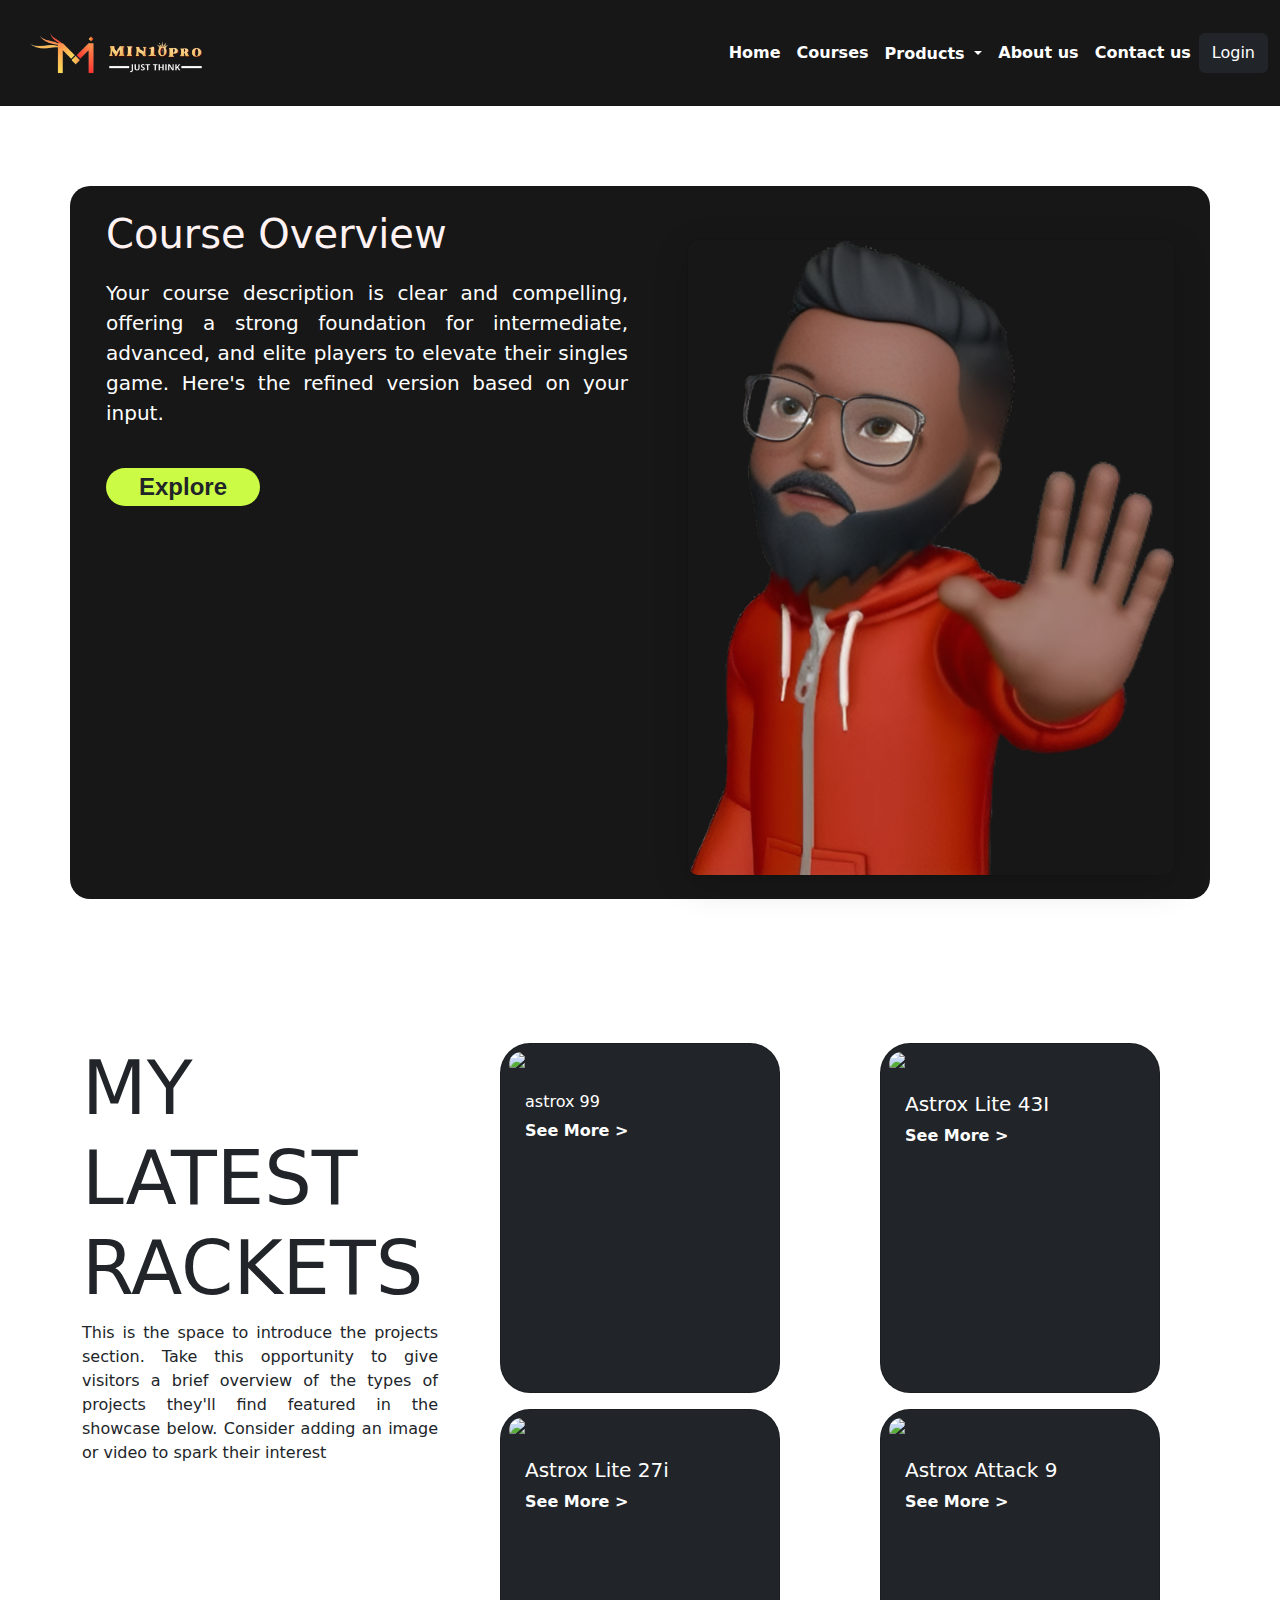
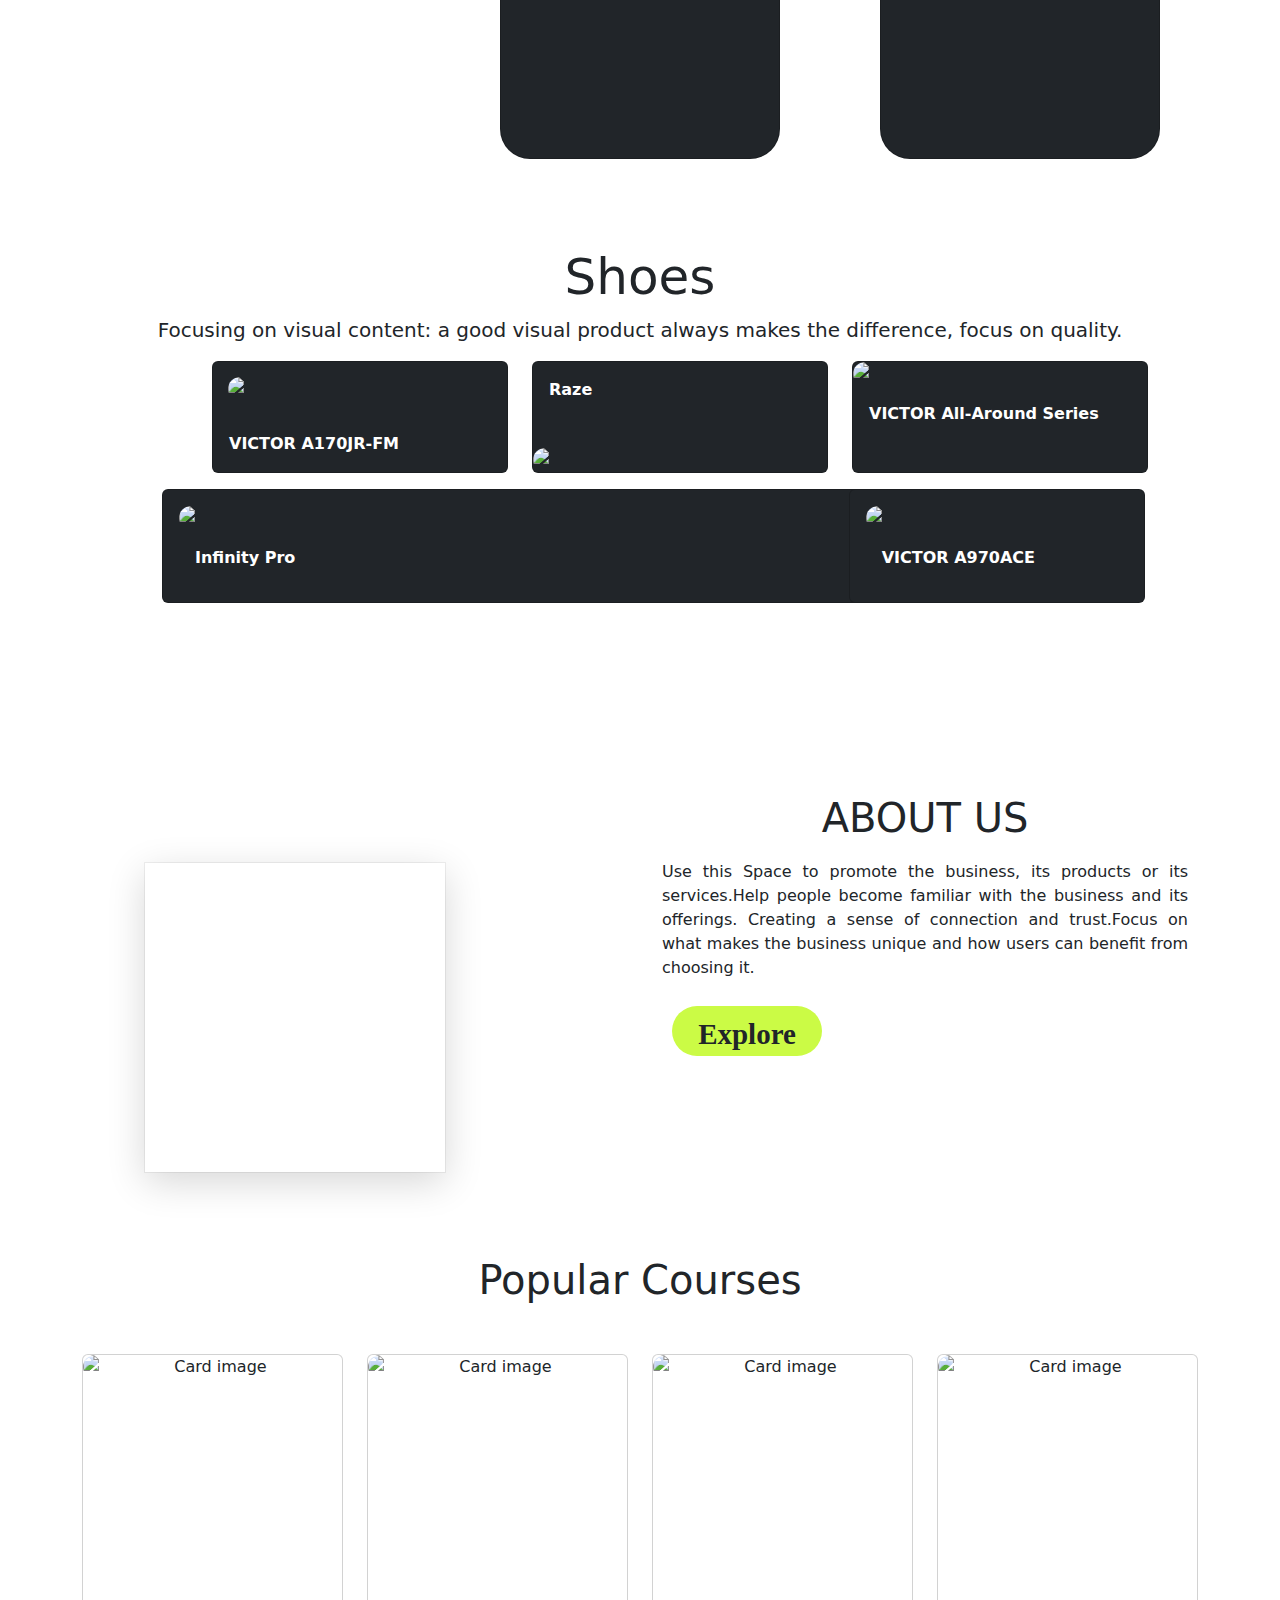
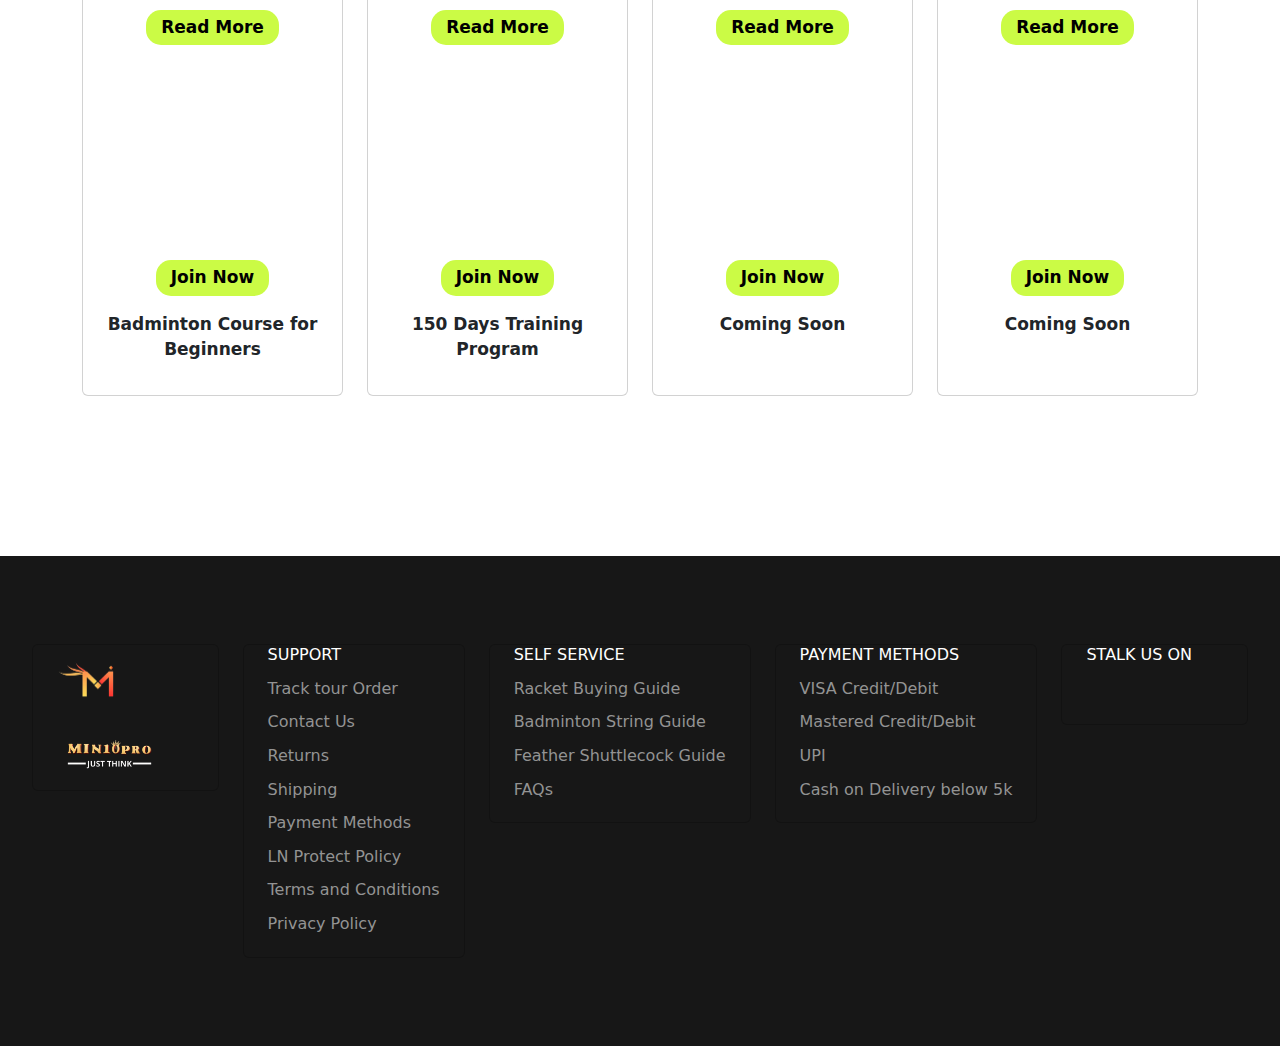
==== index.html @ 299a579a "bootstrap" ====
<!DOCTYPE html>
<html lang="en">
<head>
  <meta charset="UTF-8">
  <meta name="viewport" content="width=device-width, initial-scale=1.0">
  <!-- css -->
  <link rel="stylesheet" type="text/css" href="css/index.css">
  <link href="https://cdn.jsdelivr.net/npm/bootstrap@5.3.3/dist/css/bootstrap.min.css" rel="stylesheet">
  

  <link rel="stylesheet" href="https://cdnjs.cloudflare.com/ajax/libs/font-awesome/6.6.0/css/all.min.css" integrity="sha512-Kc323vGBEqzTmouAECnVceyQqyqdsSiqLQISBL29aUW4U/M7pSPA/gEUZQqv1cwx4OnYxTxve5UMg5GT6L4JJg==" crossorigin="anonymous" referrerpolicy="no-referrer" />
  
  <script src="https://unpkg.com/scrollreveal"></script>

  <title>Home</title>
  <link rel="stylesheet" href="https://cdn.jsdelivr.net/npm/swiper@11/swiper-bundle.min.css"/>


</head>
  <body>
    <header>
      <nav class="navbar navbar-expand-lg fixed-top" id="navbar">
        <div class="container-fluid">
        <a href="index.html" class="navbar-brand">
            <img src="./images/logo_m1.png" alt="Logo" class="d-inline-block align-top"/>
            <img src="./images/logo_m2.png" alt="Logo" class="d-inline-block align-top"/>   
        </a>
        <button class="navbar-toggler" type="button" data-bs-toggle="collapse" data-bs-target="#myNavbar" aria-controls="myNavbar" aria-expanded="false" aria-label="Toggle navigation">
            <span class="nav-tog-icon" role="button" ><i class="fa fa-bars" aria-hidden="true" style="color:#e6e6ff"></i></span>
          </button>
        <div class="collapse navbar-collapse" id="myNavbar">
                <ul class="navbar-nav ms-auto">
                    <li class="nav-item">
                        <a class="nav-link" href="index.html">Home</a>
                    </li>
                    <li class="nav-item">
                        <a class="nav-link" href="course.html">Courses</a>
                    </li>
                    <li>
                        <div class="dropdown">
                            <a class="btn dropdown-toggle" href="#" role="button" id="dropdownMenuLink" data-bs-toggle="dropdown" aria-expanded="false">
                              Products
                            </a>
                            <ul class="dropdown-menu" aria-labelledby="dropdownMenuLink">
                              <li><a class="nav-link" href="racket.html">Racket</a></li>
                              <li><a class="nav-link" href="shoes.html">Shoes</a></li>
                              <li><a class="nav-link" href="accessories.html">Accessories</a></li>
                              <li><a class="nav-link" href="combo.html">Combos</a></li>
                            </ul>
                          </div>
                    </li>
                    <li class="nav-item">
                        <a class="nav-link" href="aboutus.html">About us</a>
                    </li>
                    <li class="nav-item">
                        <a class="nav-link" href="contactus.html">Contact us</a>
                    </li>
                    <button type="button" class="btn btn-dark nav-lbtn" onClick="openpage('login.html')">Login</button>
                </ul>
        </div>
        </div>
    </nav>
      </header>
      <br><br><br><br>
      <section>
        <div class="container header-content herocontent">
          <div class="row p-4 header-content-row">
            <div class="col-lg-6 header-content-col1">
              <h1 class="headingcourse">Course Overview</h1>
              <p class="text-white">Your course description is clear and compelling, offering a strong foundation for intermediate, advanced, and elite players to elevate their singles game. Here's the refined version based on your input.</p>
              <div class="header-btn">
                <br>
                <a href="course.html"><button type="button" class="btn explore-01">Explore</button>
                </a>
              </div>
            </div>
            <div class="col-lg-6 ps-lg-5 header-content-img">
              <img src="./images/do.png" class="img-fluid" alt="badminton">
            </div>
          </div>
        </div>
      </section>
      <br><br>
      
        <br><br>
        <section>
          <div class="container mt-5">
            <div class="row last-racket-content">
              <div class="col-lg-4 last-racket">      
          <h1>MY LATEST RACKETS</h1>
          <p>This is the space to introduce the projects section. Take this opportunity to give visitors a brief overview of the types of projects they'll find featured in the showcase below. Consider adding an image or video to spark their interest</p>
        </div>
        <div class="col-lg-8">
          <div class="row">
            <!-- First Card -->
            <div class="col-lg-6 col-sm-12 col-md-6 Actual-cards racket-box1">
              <div class="card bg-dark p-2 mb-3" style="width: 280px; height: 350px; border-radius: 30px;">
                <img class="card-img-top" src=""D:\71UfWyPsEZL._SX679_.jpg"" alt="Card image" style="width:100%">
                <div class="card-body">
                  <h6 class="card-title text-white">astrox 99</h6>
                  <p class="card-text text-white">See More ></p>
                </div>
              </div>
            </div>
            <!-- Middle Images for Mobile -->
            <div class="col-6 middle-image1 d-none">
              <img src="./Resources/middle1.png" alt="Middle Image 1" style="width:100%; margin-bottom: 10px;">
            </div>
            <div class="col-6 middle-image2 d-none">
              <img src="./Resources/middle2.png" alt="Middle Image 2" style="width:100%; margin-bottom: 10px;">
            </div>
            <!-- Second Card -->
            <div class="col-lg-6 col-sm-12 col-md-6 Actual-cards racket-box2">
              <div class="card bg-dark p-2 mb-3" style="width: 280px; height: 350px; border-radius: 30px;">
                <img class="card-img-top" src=""D:\71s0EYFX2JL._SX679_.jpg"" alt="Card image" style="width:100%">
                <div class="card-body">
                  <h5 class="card-title text-white">Astrox Lite 43I </h5>
                  <p class="card-text text-white">See More ></p>
                </div>
              </div>
            </div>
            <!-- Third Card -->
            <div class="col-lg-6 col-sm-12 col-md-6 Actual-cards racket-box3">
              <div class="card bg-dark p-2 mb-3" style="width: 280px; height: 350px; border-radius: 30px;">
                <img class="card-img-top" src=""D:\71ypKoK5d+L._SX679_.jpg"" alt="Card image" style="width:100%">
                <div class="card-body">
                  <h5 class="card-title text-white">Astrox Lite 27i</h5>
                  <p class="card-text text-white">See More ></p>
                </div>
              </div>
            </div>
            <!-- Fourth Card -->
            <div class="col-lg-6 col-sm-12 col-md-6 Actual-cards racket-box4">
              <div class="card bg-dark p-2 mb-3" style="width: 280px; height: 350px; border-radius: 30px;">
                <img class="card-img-top" src=""D:\yonex 1 r.jpg"" alt="Card image" style="width:100%">
                <div class="card-body">
                  <h5 class="card-title text-white">Astrox Attack 9</h5>
                  <p class="card-text text-white">See More ></p>
                </div>
              </div>
            </div>
          </div>
        </div>
      </div>
    </div>
  </section>
  <br>
  <section>
    <div class="container-fluid mt-5">
      <div class="row shoes ">
        <h4>Shoes</h4>
        <p> Focusing on visual content: a good visual product always makes the difference, focus on quality.</p>
      </div>
      <div class="row">
        <div class="col-lg-3 Actual-cards mb-3 shoes-card shoes-card1 ">
          <div class="card bg-dark " style="width:400px ">
            <img class="card-img-top" src=""D:\a170jr_fm.png"" alt="Card image" style="width:100%">
            <div class="card-body">
              <p class="card-text text-white">VICTOR A170JR-FM</p>
            </div>
          </div>
        </div>
        <div class="col-lg-3 Actual-cards mb-3 shoes-card2">
          <div class="card bg-dark" style="width:400px">
            <div class="card-body">
              <p class="card-text text-white">Raze </p>
            </div>
            <img class="card-img-bottom" src=""D:\1.png"" alt="Card image" style="width:100%">
          </div>
        </div>
        <div class="col-lg-3 Actual-cards mb-3 shoes-card3 ">
          <div class="card bg-dark " style="width:400px">
            <img class="card-img-top" src=""D:\a610iii_ab.jpg"" alt="Card image" style="width:100%">
            <div class="card-body">
              <p class="card-text text-white">VICTOR All-Around Series</p>
            </div>
          </div>
        </div>
      </div>
        <div class="row shoes-cardd">
          <div class="col-lg-7 Actual-cards mb-3 shoes-card4">
            <div class="card bg-dark p-3" style="width:730px">
              <img class="card-img-top" src=""D:\1 .png"" alt="Card image" style="width:100%">
              <div class="card-body">
                <p class="card-text text-white">Infinity Pro</p>
              </div>
            </div>
          </div>
          <div class="col-lg-3 Actual-cards mb-3 shoes-card5">
            <div class="card bg-dark p-3" style="width:400px">
              <img class="card-img-top" src=""D:\shoe 2.jpg"" alt="Card image" style="width:100%">
              <div class="card-body">
                <p class="card-text text-white">VICTOR A970ACE </p>
              </div>
            </div>
          </div>
        </div>
      
    </div>
  </section>
  <br><br><br><br>
  <section>
    <div class="container">
      <div class="row">
        <div class="col-lg-6 p-5 about-us-img ">
          <div class="row">
            <div class="col ">
              <img src="./Resources/Frame 47.png" alt="frame" class="img-fluid about1 mb-3" width="300px ">
            </div>
          </div>
        </div>
        <div class="col-lg-6 about-second-content">
          <h1 class="text-dark">ABOUT US</h1>
          <p>Use this Space to promote the business, its products or its services.Help people become familiar with the business and its offerings. Creating a sense of connection and trust.Focus on what makes the business unique and how users can benefit from choosing it.
          </p>
          <a href="course.html"> <button type="button" class="btn ">Explore</button>
          </a>
        </div>
      </div>
    </div>
  </section>
  <br><br><br>
  <!-- popular course -->
  <section>
    <div class="container mt-5">
      <h1 class="text-center">Popular Courses</h1>
      <div class="row Popular-courses">
        <div class="col-xl-3 col-md-6 courses1 mb-3">
          <div class="card popular-card1" style="width:320px">
            <img class="card-img-top" src="#" alt="Card image" style="width:100%">
            <div class="card-body">
              <p class="buttons1"> <button>Read More</button> <button>Join Now</button> </p>
              <p>Badminton Course for Beginners</p>
            </div>
          </div>
        </div>
        <div class="col-xl-3 col-md-6 courses1 mb-3">
          <div class="card popular-card1" style="width:320px">
            <img class="card-img-top" src="#" alt="Card image" style="width:100%">
            <div class="card-body">
              <p class="buttons1"> <button>Read More</button> <button>Join Now</button> </p>
              <p>150 Days Training Program</p>
            </div>
          </div>
        </div>
        <div class="col-xl-3 col-md-6 courses1 mb-3 ">
          <div class="card popular-card1" style="width:320px">
            <img class="card-img-top" src="#" alt="Card image" style="width:100%">
            <div class="card-body">
              <p class="buttons1"> <button>Read More</button> <button>Join Now</button> </p>
              <p>Coming Soon</p>
            </div>
          </div>
        </div>
        <div class="col-xl-3 col-md-6 courses1 mb-3 ">
          <div class="card popular-card1" style="width:320px">
            <img class="card-img-top" src="#" alt="Card image" style="width:100%">
            <div class="card-body">
              <p class="buttons1"> <button>Read More</button> <button>Join Now</button> </p>
              <p>Coming Soon</p>
            </div>
          </div>
        </div>
      </div>
    </div>
  </section>
  <!-- <section class="shop-acc-section">
    <h1 class="sacc-text">Shop Accessories</h1>
    <div class="myswiper">
      <div class="swiper-wrapper">
        <div class="swiper-slide">
          <div class="card-item">
            <div class="card sacc-card m-auto" onClick="openpage('productspec.html')">
              <img class="card-img-top" src="#" alt="Card image" style="width:100%">
              <div class="sacc-card-info">
                <p class="buttons1"> <button>Read More</button> <button>Join Now</button> </p>
                <p>Badminton Course for Beginners</p>
              </div>
            </div>
          </div>
        </div>
        <div class="swiper-slide">
          <div class="card-item">
            <div class="card sacc-card m-auto" onClick="openpage('productspec.html')">
              <img class="card-img-top" src="#" alt="Card image" style="width:100%">
              <div class="card-body">
                <p class="buttons1"> <button>Read More</button> <button>Join Now</button> </p>
                <p>Badminton Course for Beginners</p>
              </div>
            </div>
          </div>
        </div>
        <div class="swiper-slide">
          <div class="card-item">
            <div class="card sacc-card m-auto" onClick="openpage('productspec.html')">
              <img class="card-img-top" src="#" alt="Card image" style="width:100%">
              <div class="card-body">
                <p class="buttons1"> <button>Read More</button> <button>Join Now</button> </p>
                <p>Badminton Course for Beginners</p>
              </div>
            </div>
          </div>
        </div>
        <div class="swiper-slide">
          <div class="card-item">
            <div class="card sacc-card m-auto" onClick="openpage('productspec.html')">
              <img class="card-img-top" src="#" alt="Card image" style="width:100%">
              <div class="card-body">
                <p class="buttons1"> <button>Read More</button> <button>Join Now</button> </p>
                <p>Badminton Course for Beginners</p>
              </div>
            </div>
          </div>
        </div>
      </div>
    </div>
  </section> -->
  <br><br><br><br><br><br>
  <footer class="footer-con">
    <div class="footer-content-con">
      <div class="row">
        <div class="col-8 col-md">
          <div class="card footer-card">
            <div class="footer-img-warpper">
              <a href="index.html">
                <img src="./images/logo_m1.png" alt="Logo" class="d-inline-block align-top"/>
                <img src="./images/logo_m2.png" alt="Logo" class="d-inline-block align-top"/>
              </a>
            </div>
          </div>
        </div>
        <div class="col-12 col-md">
          <div class="card footer-card">
            <h6>Support</h6>
            <ul>
              <li><a>Track tour Order</a></li>
              <li><a>Contact Us</a></li>
              <li><a>Returns</a></li>
              <li><a>Shipping</a></li>
              <li><a>Payment Methods</a></li>
              <li><a>LN Protect Policy</a></li>
              <li><a>Terms and Conditions</a></li>
              <li><a>Privacy Policy</a></li>
            </ul>
          </div>
        </div>
        <div class="col-12 col-md">
          <div class="card footer-card">
            <h6>Self Service</h6>
            <ul>
              <li>
                <a>Racket Buying Guide</a>
              </li>
              <li><a>Badminton String Guide</a></li>
              <li><a>Feather Shuttlecock Guide</a></li>
              <li><a>FAQs</a></li>
            </ul>
          </div>
        </div>
        <div class="col-12 col-md">
          <div class="card footer-card">
            <h6>Payment Methods</h6>
            <ul>
              <li>
                <a> VISA Credit/Debit</a>
              </li>
              <li><a>Mastered Credit/Debit</a></li>
              <li><a>UPI</a></li>
              <li><a>Cash on Delivery below 5k</a></li>
            </ul>
          </div>
        </div>
        <div class="col-12 col-md">
          <div class="card footer-card">
            <h6>stalk us on</h6>
            <div class="icon-wrapper">
              <i class="fa-brands fa-instagram"></i>
              <i class="fa-brands fa-x-twitter"></i>
              <i class="fa-brands fa-youtube"></i>
            </div>
          </div>
        </div>
      </div>
    </div>
  </footer>
  <script src="https://cdn.jsdelivr.net/npm/@popperjs/core@2.11.7/dist/umd/popper.min.js"></script>
  <script src="https://cdn.jsdelivr.net/npm/bootstrap@5.3.0/dist/js/bootstrap.min.js"></script>
  <script src="script.js"></script>
  <script src="scroll.js"></script>
  <script src="https://cdn.jsdelivr.net/npm/swiper@11/swiper-bundle.min.js"></script>
  <script>
    // bs section
    const myswiper = new Swiper('.myswiper', {
      // Navigation arrows
      navigation: {
        nextEl: '.swiper-button-next',
        prevEl: '.swiper-button-prev',
      },
      breakpoints: {
        450:{
          slidesPerView:1,
          spaceBetween: 0,
        },
        640: {
          slidesPerView: 2,
          spaceBetween: 20,
        },
        768: {
          slidesPerView: 3,
          spaceBetween: 20,
        },
        1024: {
          slidesPerView: 4,
          spaceBetween: 30,
        },
      },
    });
  </script>
</body>
</html>
---- css/index.css ----
* {
    padding: 0;
    margin: 0;
    box-sizing: border-box;
}

body {
    background-color: white !important;
}

.header-container {
    display: flex;
    justify-content: space-between;
}


.header-content {

    margin-top: 90px;
    background-color: #171717;
    border-radius: 20px;

}

.header-content p {
    margin-top: 20px;
    font-size: 20px;
    text-align: justify;
}

.header-content-img img {
    width: 550px;
    border-radius: 10px;
    margin-top: 30px;
}
.header-content-col1 h1 {
    color: #FFF2F2;
}
@media screen and (max-width:1000px) 
{
    .header-btn
    {
        text-align: center;
    }   
}
.header-btn button {
    background-color:#CBFB45;
    padding: 0 2rem;
    font-size: 1.5rem;
    font-weight: 600;
    font-family: "Poppins", sans-serif;
    border-radius: 29px;
}
.header-btn button:hover {
    background-color: white;
    color: #171717;
}
.card-item {
    width: 290px;
    height: 300px;
    display: flex;
    flex-direction: column;
    justify-content: center;
    align-items: center;
    text-align: center;
}

.card-item p {
    margin-top: 40px;
}

.card-item-wrapper {
    margin: 10px 0;
    background-color: #171717;
    padding: 20px;
    border-radius: 10px;
}


.course-categories h1 {
    font-size: 60px;
}

.card img {
    border-radius: 30px;
}

.card-body {
    font-weight: 600;
}

.last-racket h1 {
    font-size: 75px;
}

.last-racket p {
    text-align: justify;
}

.Actual-cards {
    display: flex;
    justify-content: center;
}

.racket-box1 {
    position: relative;
    left: 50px;
}

.racket-box2 {
    position: relative;
    right: 70px;
    top: 40px;
}

.racket-box3 {
    position: relative;
    left: 50px;
}

.racket-box4 {
    position: relative;
    right: 60px;
    top: 40px;
}

.last-racket {
    position: relative;
    top: 130px;
    left: 40px;
}

@media (max-width:1400px) {
    .racket-box1 {
        left: 0;
    }

    .racket-box2 {
        right: 0;
        top: 0;
    }

    .racket-box3 {
        left: 0;
    }

    .racket-box4 {
        right: 0;
        top: 0;
    }

    .last-racket {
        top: 0;
        left: 0;
    }
}

@media (max-width: 988px) {
    .racket-box1 {
        left: 0;
    }

    .racket-box2 {
        right: 60px;
        top: 50px;
    }

    .racket-box3 {
        left: 0;
    }

    .racket-box4 {
        right: 50px;
        top: 50px;
    }

    .last-racket {
        top: 0;

    }
    .course-categories .frame53{
        display: flex;
        align-items: center;
        justify-content: center;
    }   
}

@media (max-width:768px) {
    .racket-box1 {
        left: 0;
    }

    .racket-box2 {
        right: 0;
        top: 0;
    }

    .racket-box3 {
        left: 15px;
    }

    .racket-box4 {
        right: 0;
        top: 0;
        left: 15px;
    }

    .last-racket {
        top: 0;
        left: 0;
    }
}

.shoes {
    text-align: center;
}

.shoes h4 {
    font-size: 50px;
}

.shoes p {
    font-size: 20px;
}

.shoes-card {
    border-radius: 930px;
}

.shoes-card img {
    border-radius: 30px;
    padding: 15px;
}

.shoes-card1 {
    position: relative;
    margin-left: 200px;
}

.shoes-card4 {
    position: relative;
    margin-left: 150px;
}

.shoes-card5 {
    position: relative;
    margin-left: -60px;
}

@media (max-width: 988px) {
    .shoes-card1 {
        margin-left: 0;
    }

    .shoes-card4 {
        margin-left: 0px;
        left: 10px;
    }

    .shoes-card5 {
        margin-left: 0px;
        left: 10px;
    }
}

/* .aboutus img {
    width: 300px !important;
    height: 300px;
    border-radius: 20px;
    display: flex;
    justify-content: center;
    align-items: center;
    text-align: center;
} */
 .about-us-img{
    display: flex;
    flex-direction: column;
    align-items: center;
 }

.about-second-content {
    display: flex;
    flex-direction: column;
    justify-content: center;
}

.about-second-content button {
    background-color: #CBFB45;
    margin-left: 20px;
    width: 150px;
    height: 50px;
    font-size: 29px;
    font-weight: 900;
    font-family: Poppins;
    border-radius: 29px;
}

.about-second-content p {
    padding: 10px;
    text-align: justify;
}

.about-second-content h1 {
    text-align: center;
    color: #FFFFFF;

}

.about1 {
    position: relative;
    right: 60px;
    top: 100px;
}

.about2 {
    position: relative;
    left: 80px;
}

@media (max-width: 520px) {
    .about1 {
        right: 0;
        top: 0;
    }

    .about2 {
        left: 0;
    }
}

.Popular-courses {
    color: black;
    margin-top: 50px !important;
}



.course-instructor-info {
    display: flex;
    gap: 17px;
    font-size: 13px;

}

.courses1 {
    text-align: center;
    display: flex;
    justify-content: center;
}

.courses1 button {
    margin-top: 215px;
    border: none;
    color: black;
    font-weight: 600;
    background-color: #CBFB45;
    padding: 5px 15px;
    border-radius: 15px;
}

.courses1 p {
    font-weight: bold;
    font-size: 17px;
}

.course-rating {
    color: #FBDE45;
}

.img-fluid{
    box-shadow: rgba(0, 0, 0, 0.16) 0px 10px 36px 0px, rgba(0, 0, 0, 0.06) 0px 0px 0px 1px;
}

.footer-con
{
    background-color: #171717 !important;
    position: relative;
    bottom: 0;
    overflow: hidden;
    padding: 5rem 2rem;
}
.footer-card
{
    background-color: #171717 !important;
    color: white !important;
    height: 100%;
    padding: 0 1.5rem;
    margin: 0.5rem 0;
}
.footer-img-warpper
{
    color: white;
    overflow: hidden;
    font-weight: 600;
    font-size: 1.2rem;
    display: flex;
    justify-content: center;
    align-items: center;
    cursor: pointer;
    height: 100%;
    flex-wrap: nowrap !important;
}
.footer-img-warpper a{
    color: white;
    text-decoration: none;
}
.footer-img-warpper  img:nth-child(1){
    width: 60px;
    height: 70px;
    object-position: center;
    object-fit: contain;
}
.footer-img-warpper  img:nth-child(2){
    width: 90px;
    height: 70px;
    margin-top: 5px;
    margin-left: 0.5rem;
    object-position: center;
    object-fit: contain;
}
.footer-card ul{
    list-style: none;
    padding: 0;
}
.footer-card ul li{
    text-align: left !important;
    text-wrap: nowrap;
    padding: 0.3rem 0;
    color: #939393;
    cursor: pointer;
    width:100%;
}
.footer-card ul li:hover
{
    color: blue;
}
.footer-card h6{
    text-transform: uppercase;
    font-size: 1rem;
}
.icon-wrapper
{
    text-align: left;
    padding: 0.5rem 0;
    font-size: 1.5rem;
    cursor: pointer;
    text-wrap: nowrap;
}
.icon-wrapper i{
    margin-right:1rem;
}
.icon-wrapper i:hover{
    color: blue;
}

@media screen and (max-width:756px) {
    .footer-con
    {
        padding: 3rem 0.5rem;
    }
}

/* nav bar style start */
#navbar
{
    background-color: #171717;
}
.navbar-brand
{
    display: flex;
    align-items: center;
    justify-content: space-around !important;
    padding:0 1rem;
}
.navbar-brand span
{
    font-size: 20px;
    font-weight: 700;
    color: white;
    cursor: pointer;
    margin:0 1rem;
}
.navbar-brand  img:nth-child(1){
    width: 70px;
    height: 70px;
    object-position: center;
    object-fit: contain;
}
.navbar-brand  img:nth-child(2){
    width: 100px;
    height: 70px;
    margin-top: 10px;
    margin-left: 0.5rem;
    object-position: center;
    object-fit: contain;
}
#myNavbar ul li a
{
    color: white !important;
    font-weight: 600;
   
}
.navbar-toggler
{
    padding:0.5rem 1rem !important;
}
.nav-tog-icon span
{
    color: white !important;
}
.dropdown
{
    padding-top:3px ;
}
#dropdownMenuLink
{
    border: none !important;
    padding-left: 0.5rem;
    padding-right:0.5rem;
}
@media screen and (max-width:993px) 
{
    #dropdownMenuLink
    {
        border: none !important;
        padding-left: 0;
    }
    .nav-lbtn
    {
        width: 100px;
    }
}
.dropdown-menu
{
    background-color: #171717!important;
}
.dropdown-menu li .nav-link:hover
{
    transform: translateX(5px);
    transition: .3s ease-in-out;
}
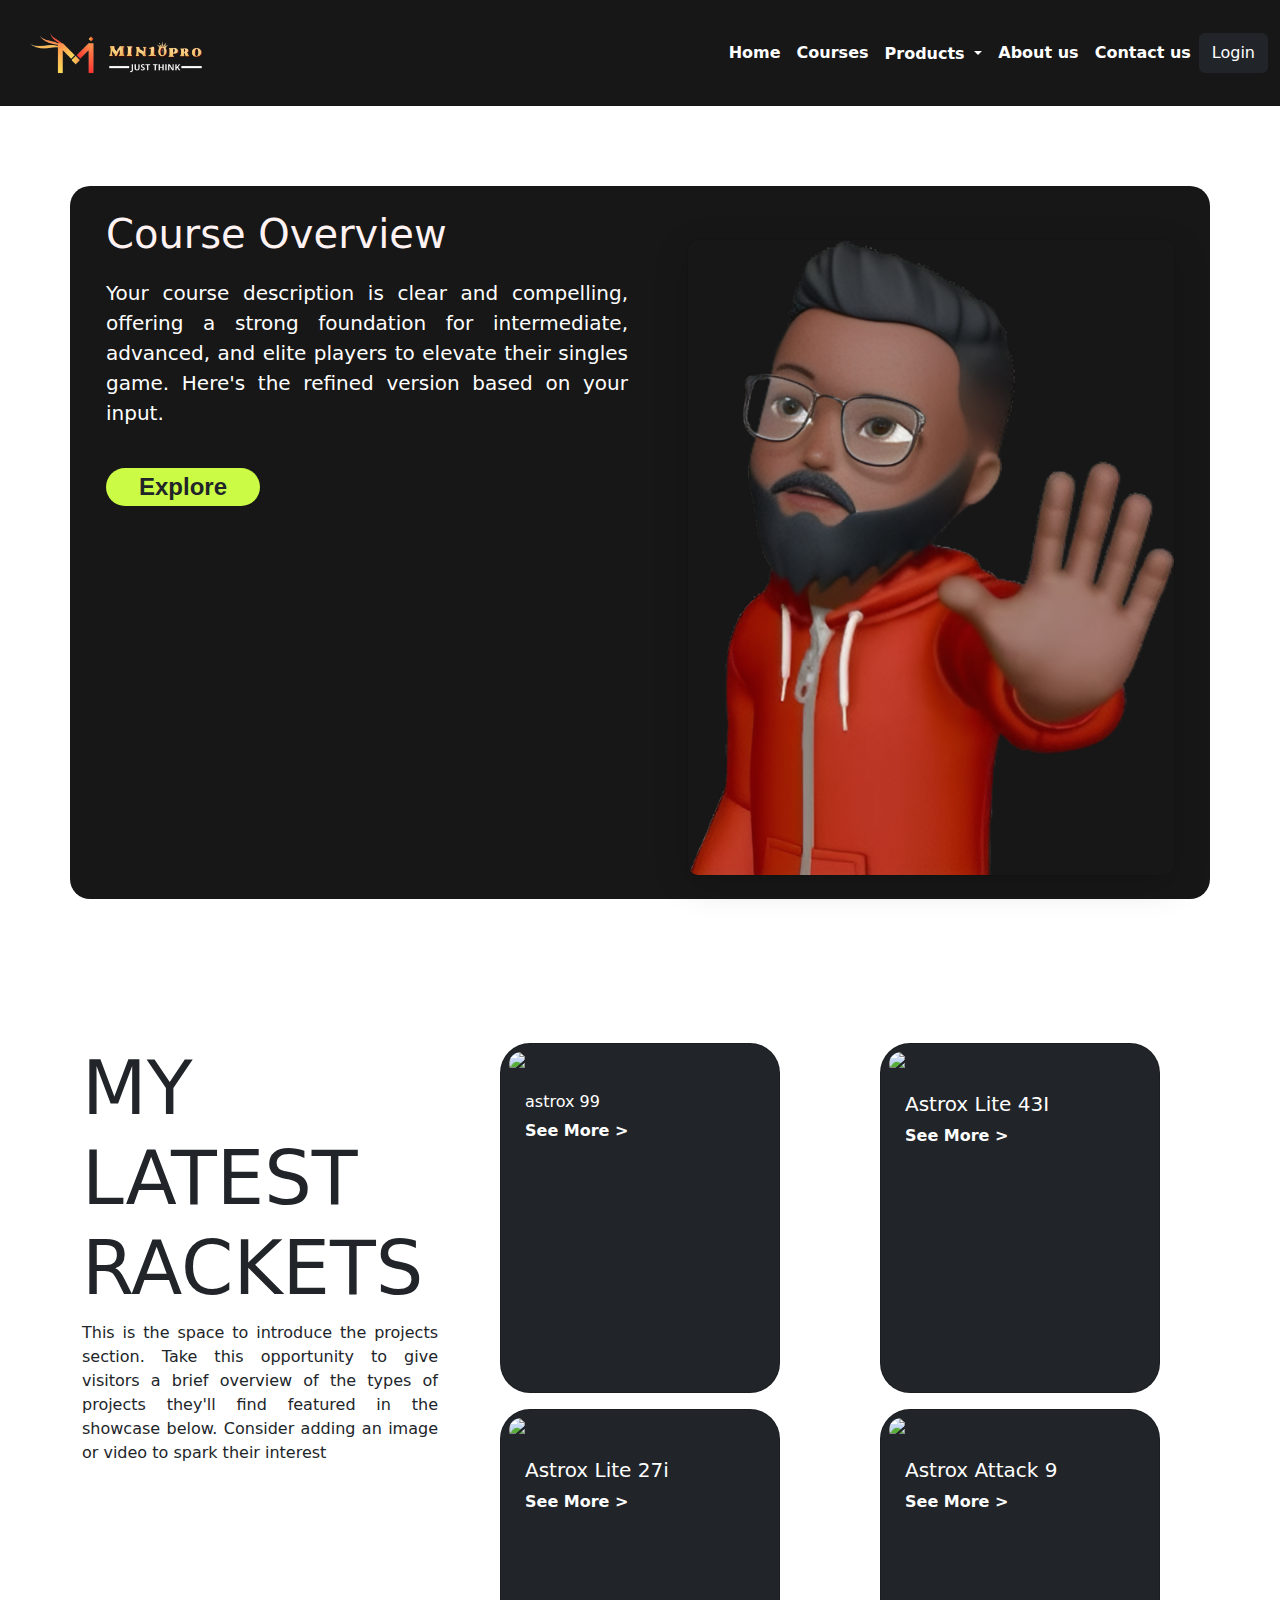
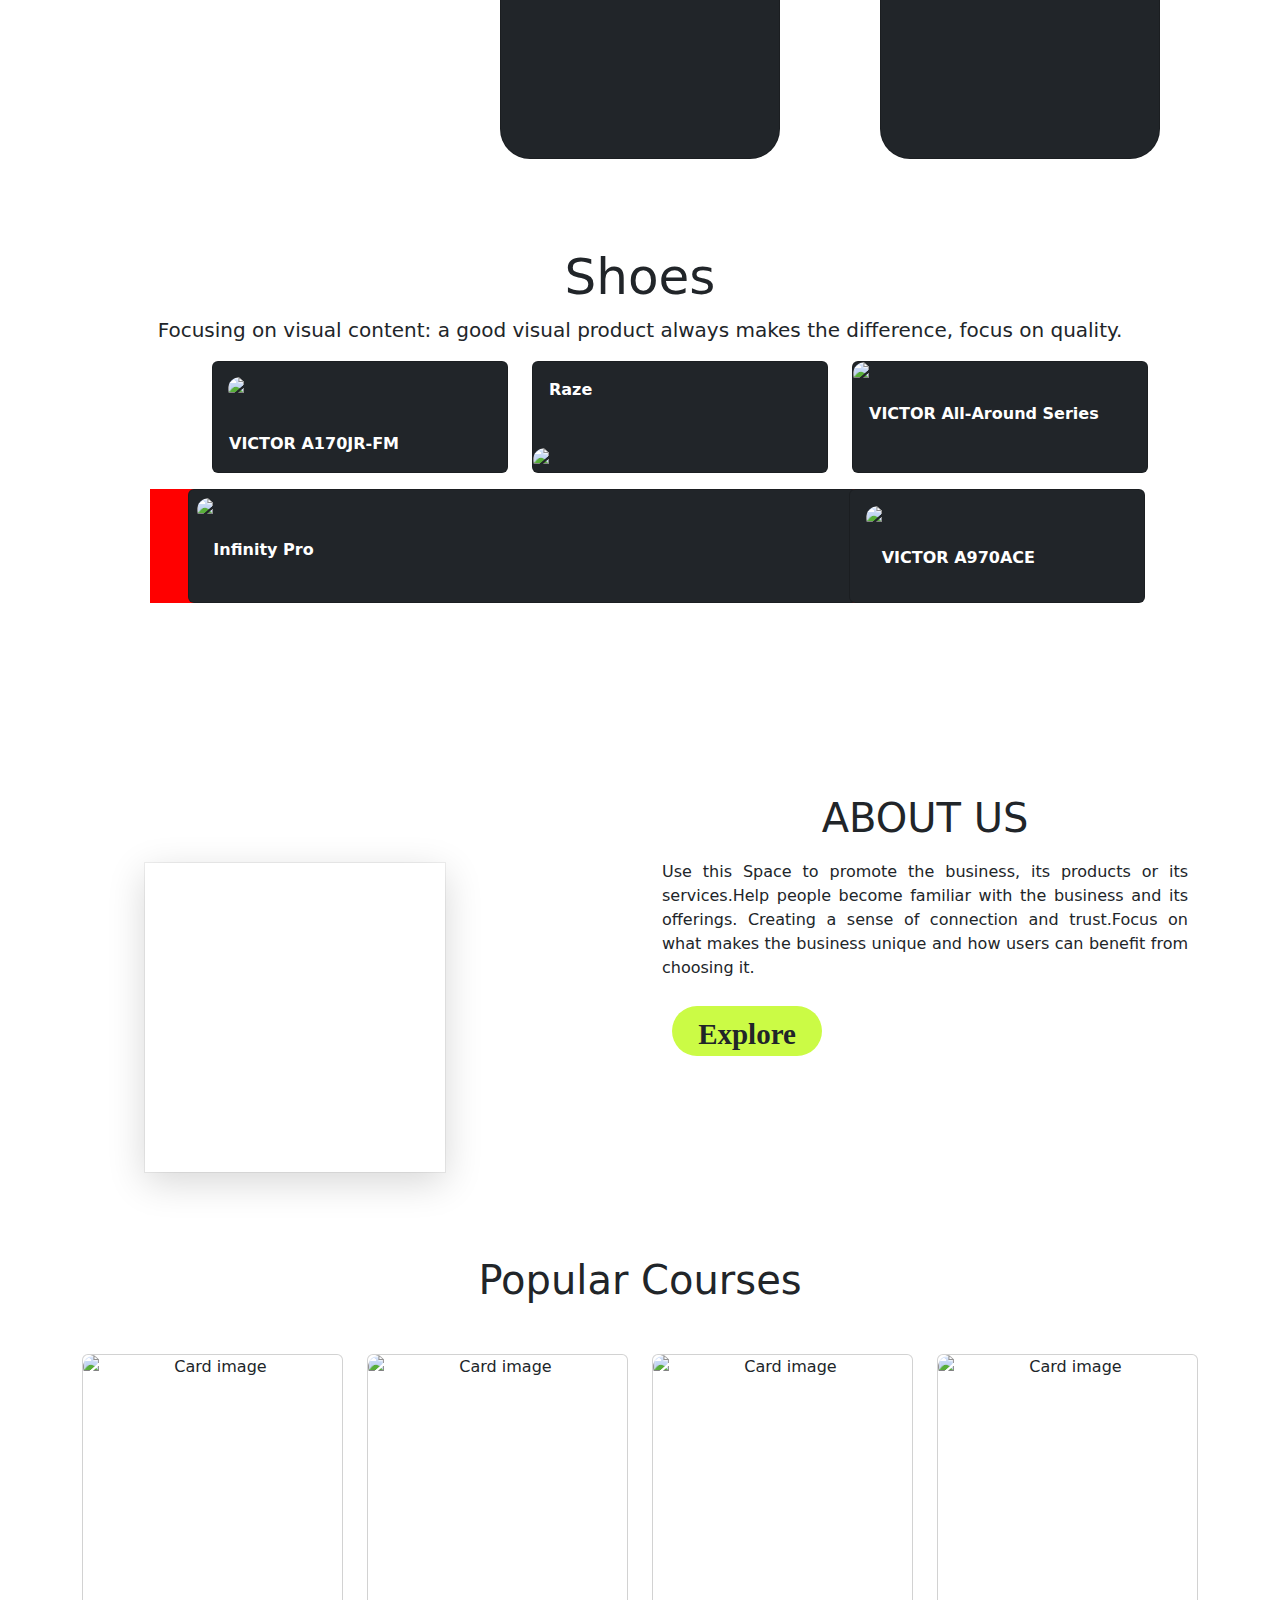
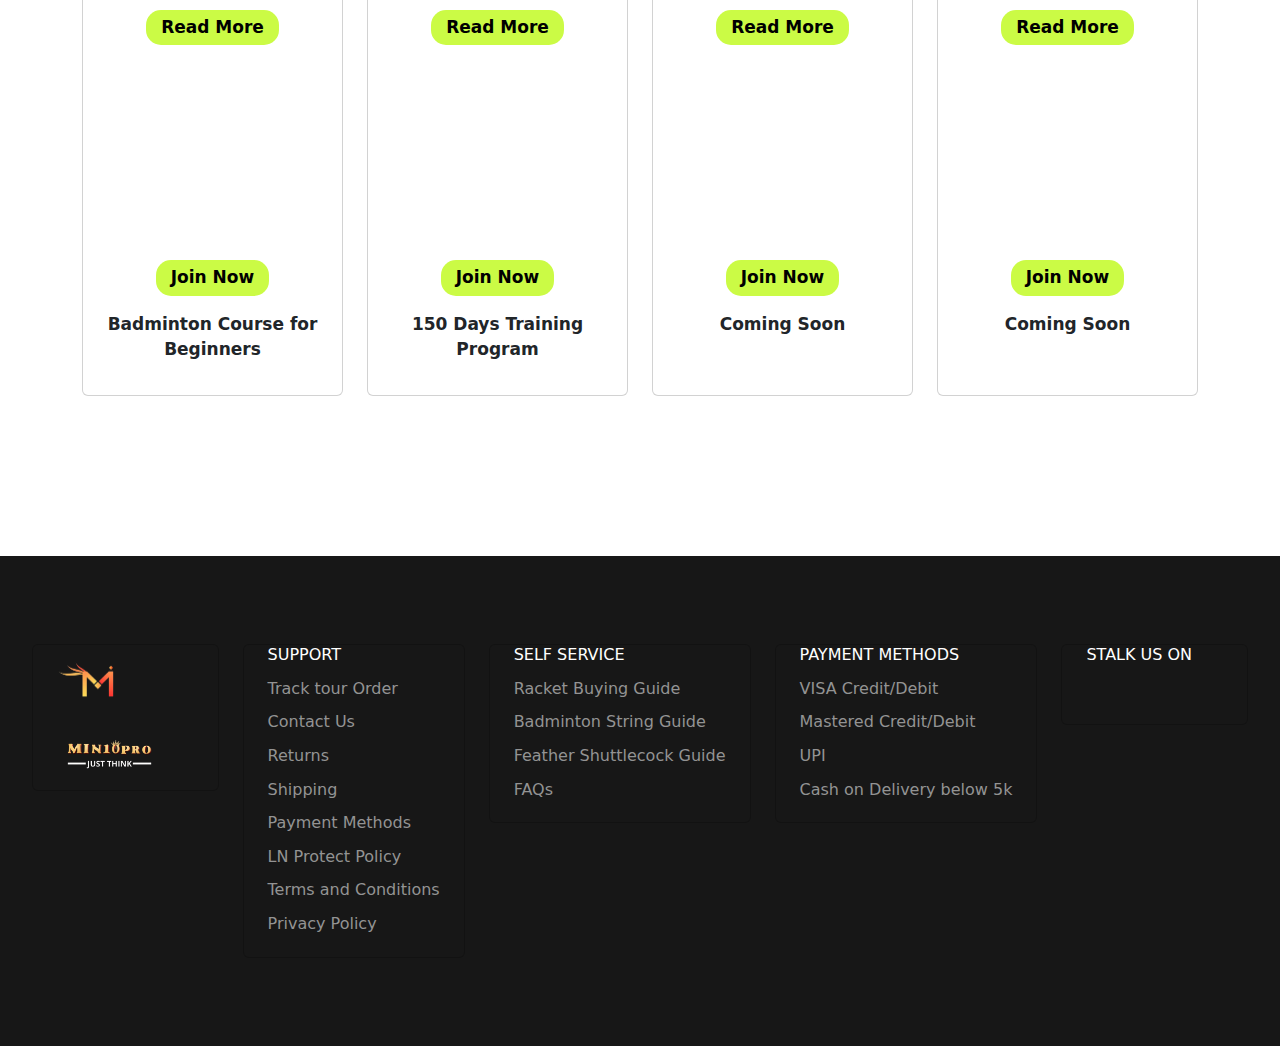
==== commit 39bdddb1: "index" ====
--- a/index.html
+++ b/index.html
@@ -9,7 +9,7 @@
   
 
   <link rel="stylesheet" href="https://cdnjs.cloudflare.com/ajax/libs/font-awesome/6.6.0/css/all.min.css" integrity="sha512-Kc323vGBEqzTmouAECnVceyQqyqdsSiqLQISBL29aUW4U/M7pSPA/gEUZQqv1cwx4OnYxTxve5UMg5GT6L4JJg==" crossorigin="anonymous" referrerpolicy="no-referrer" />
-  
+
   <script src="https://unpkg.com/scrollreveal"></script>
 
   <title>Home</title>
@@ -178,8 +178,8 @@
         </div>
       </div>
         <div class="row shoes-cardd">
-          <div class="col-lg-7 Actual-cards mb-3 shoes-card4">
-            <div class="card bg-dark p-3" style="width:730px">
+          <div class="col-lg-7 Actual-cards mb-3 shoes-card4" style="background-color: red;">
+            <div class="card bg-dark p-2" style="width:670px">
               <img class="card-img-top" src=""D:\1 .png"" alt="Card image" style="width:100%">
               <div class="card-body">
                 <p class="card-text text-white">Infinity Pro</p>
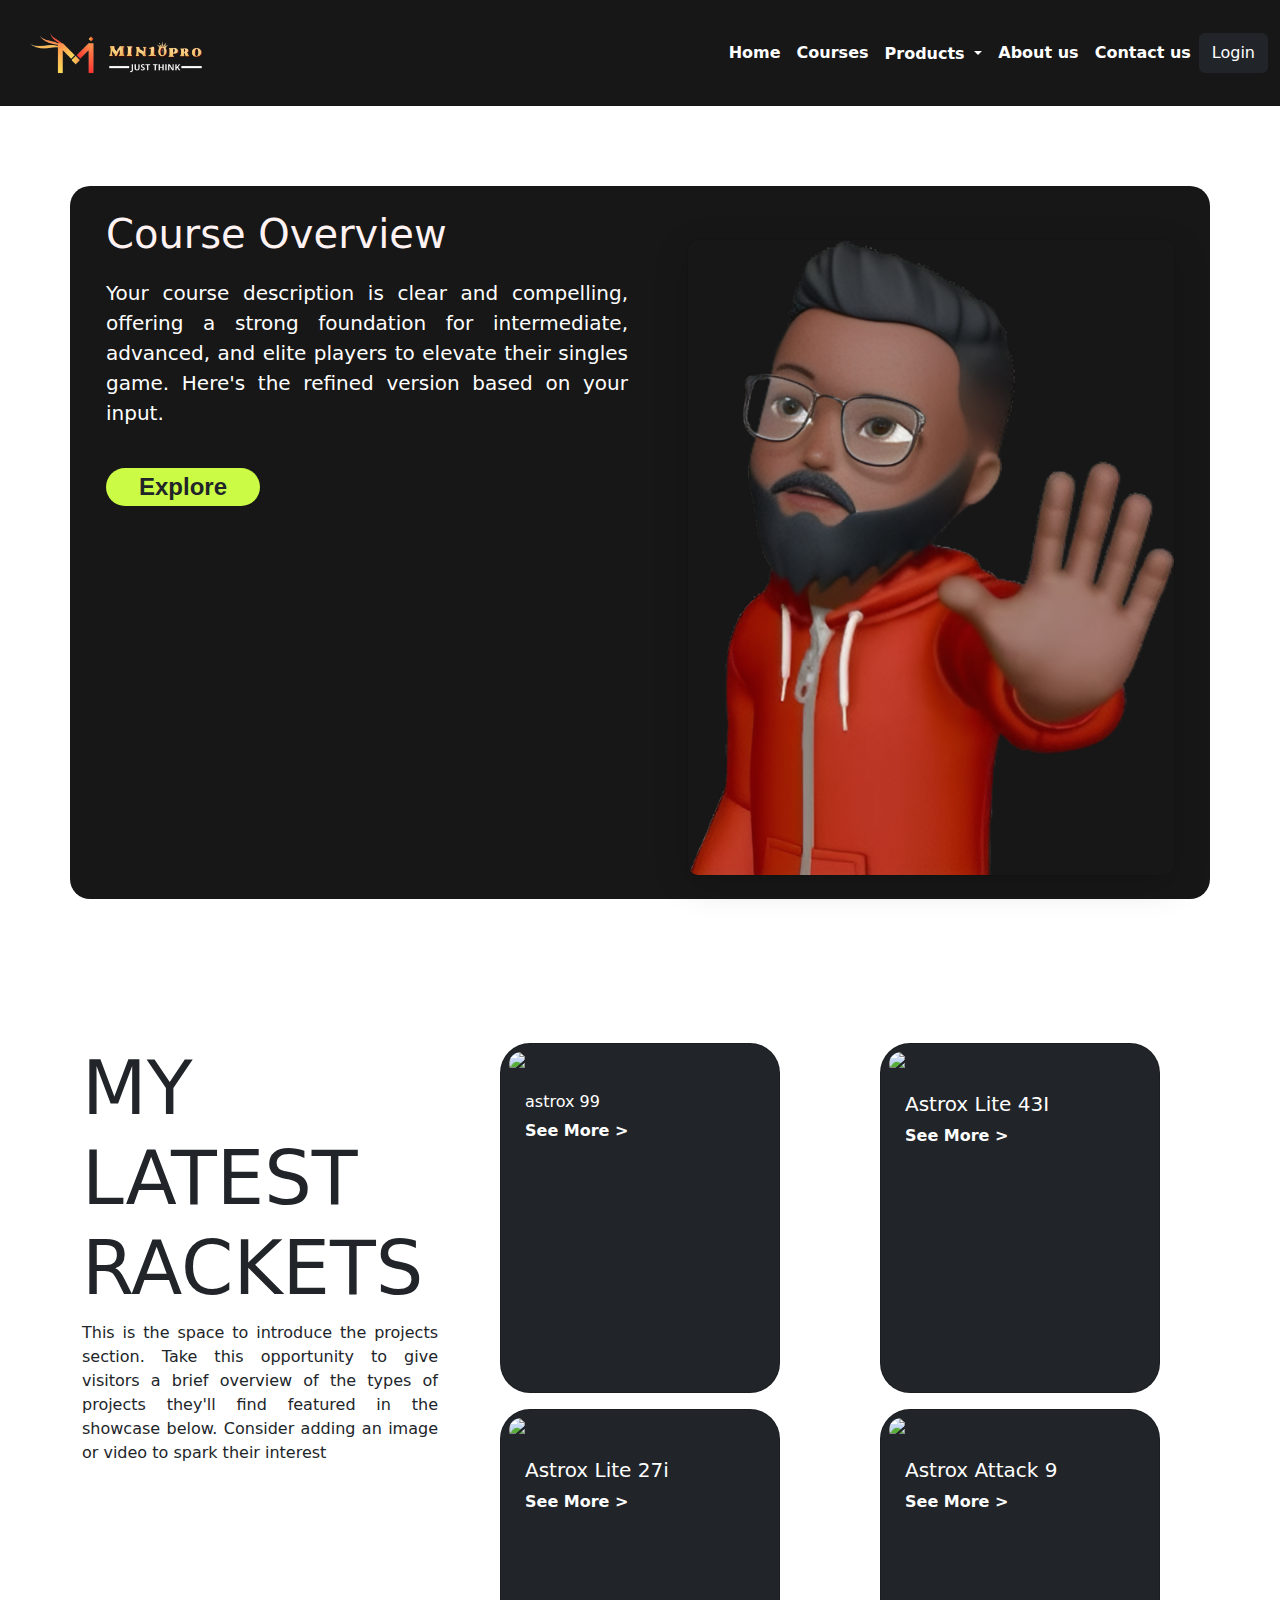
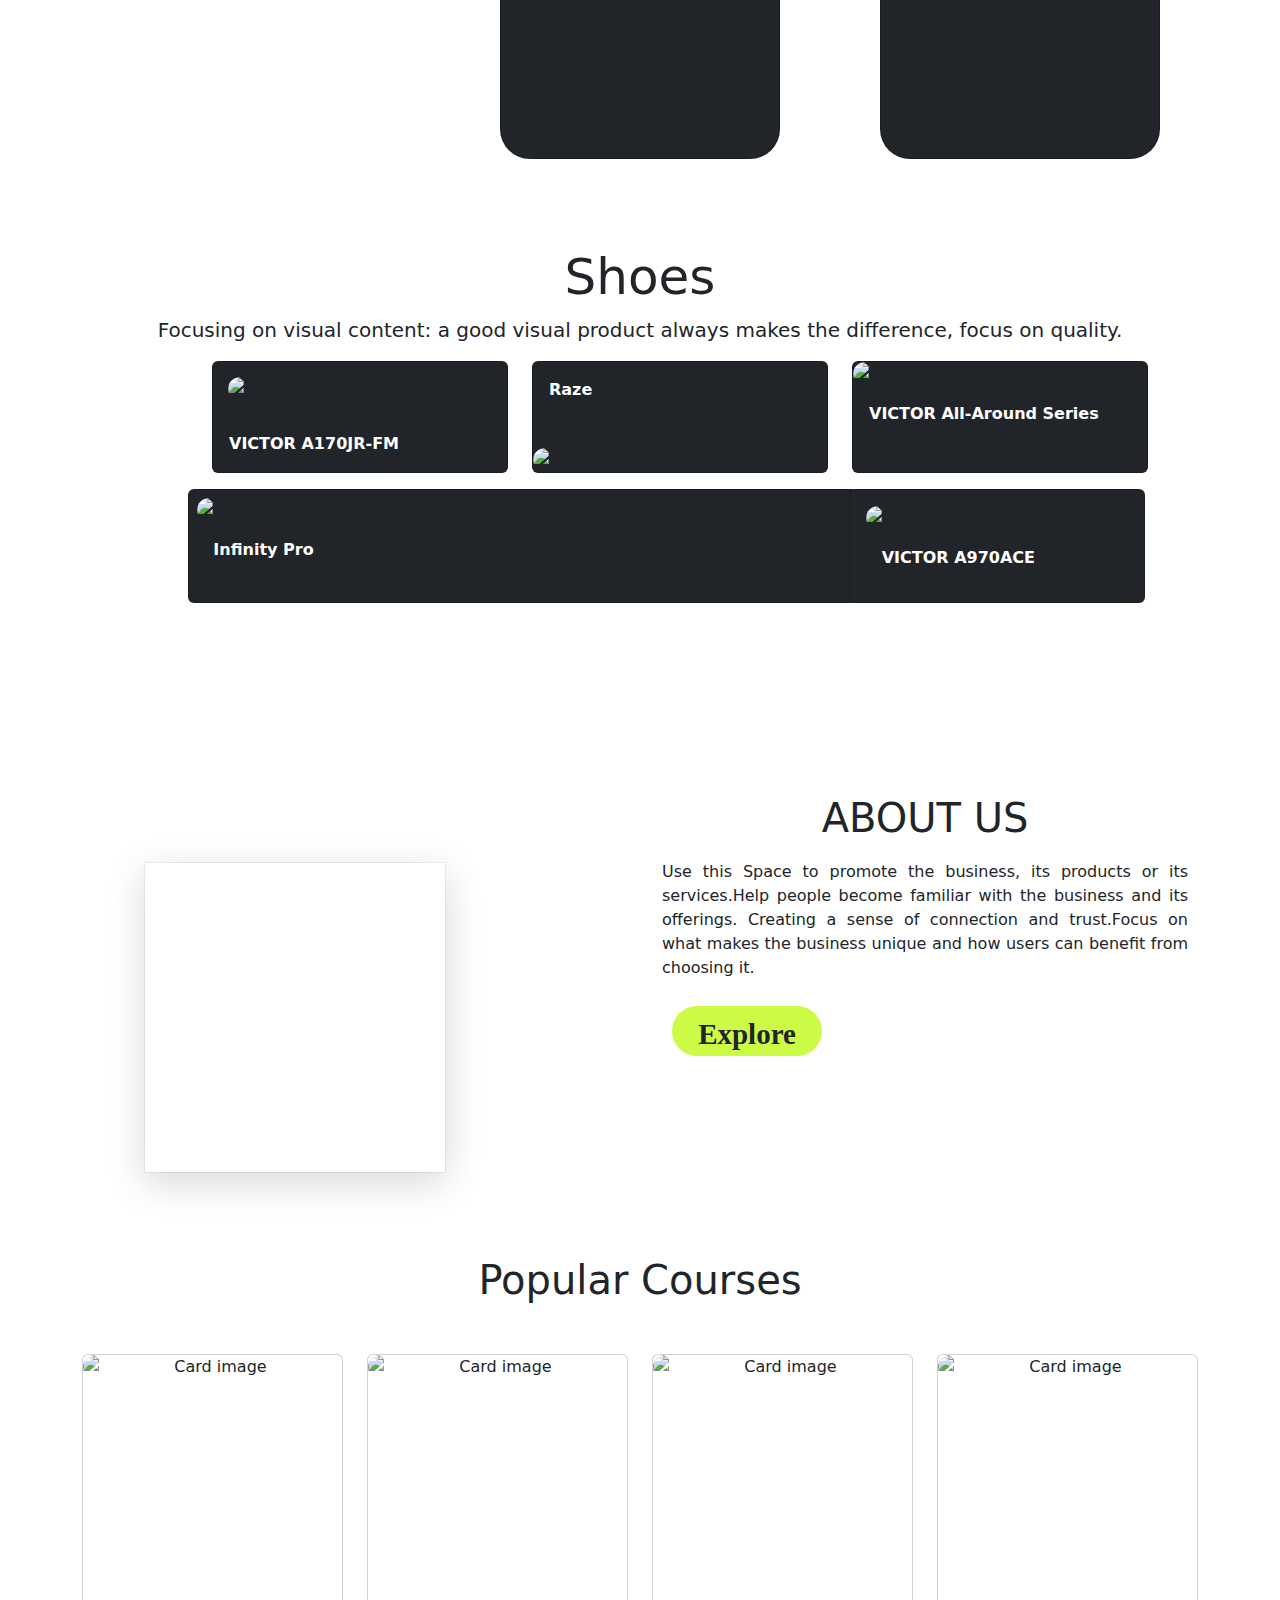
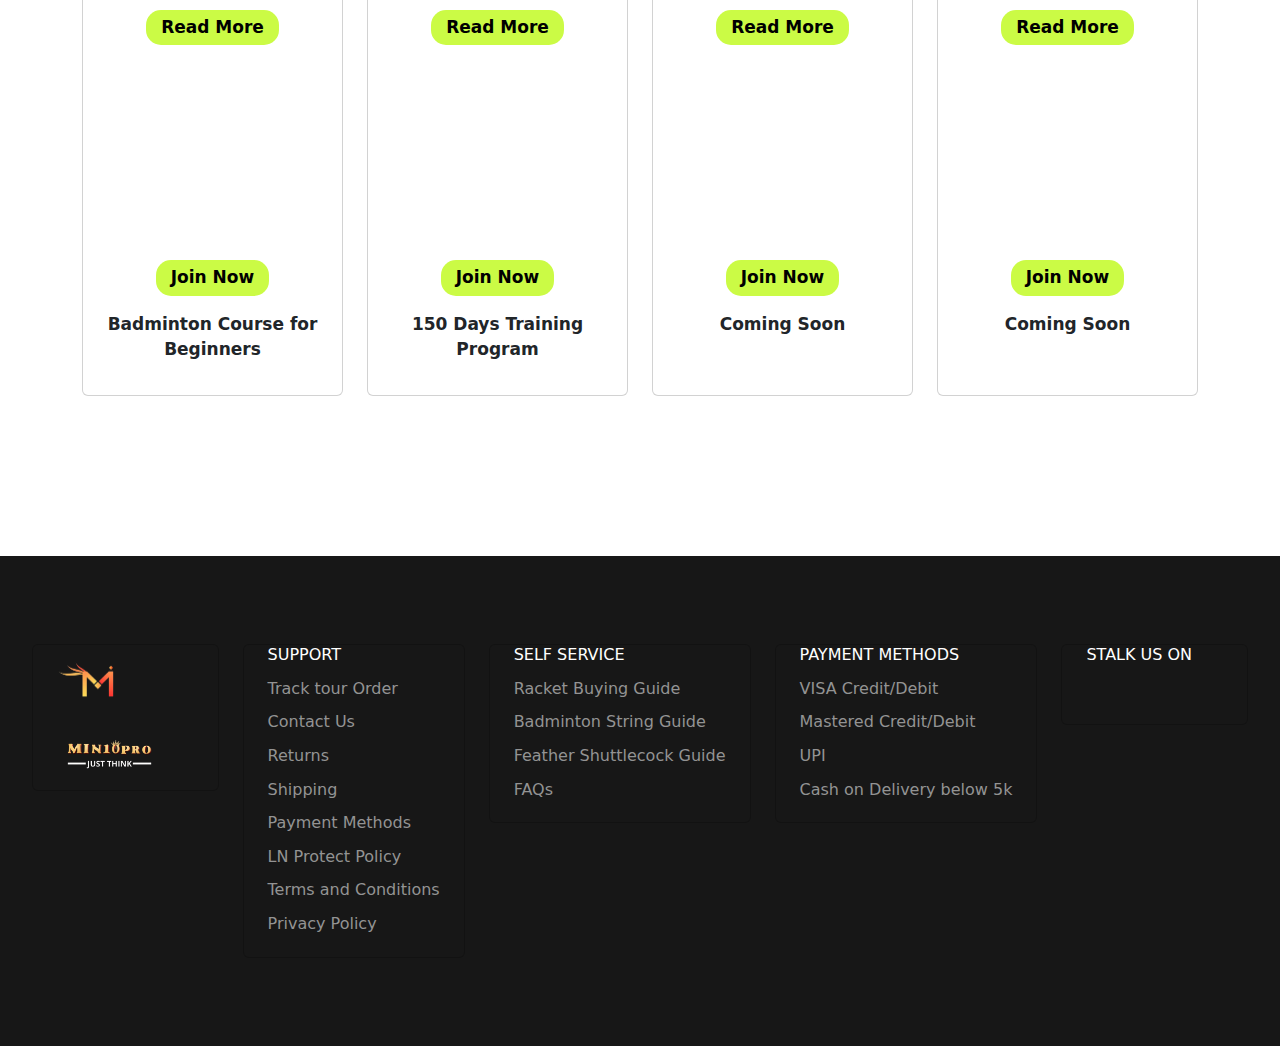
==== commit c0082682: "racket" ====
--- a/index.html
+++ b/index.html
@@ -178,7 +178,7 @@
         </div>
       </div>
         <div class="row shoes-cardd">
-          <div class="col-lg-7 Actual-cards mb-3 shoes-card4" style="background-color: red;">
+          <div class="col-lg-7 Actual-cards mb-3 shoes-card4">
             <div class="card bg-dark p-2" style="width:670px">
               <img class="card-img-top" src=""D:\1 .png"" alt="Card image" style="width:100%">
               <div class="card-body">
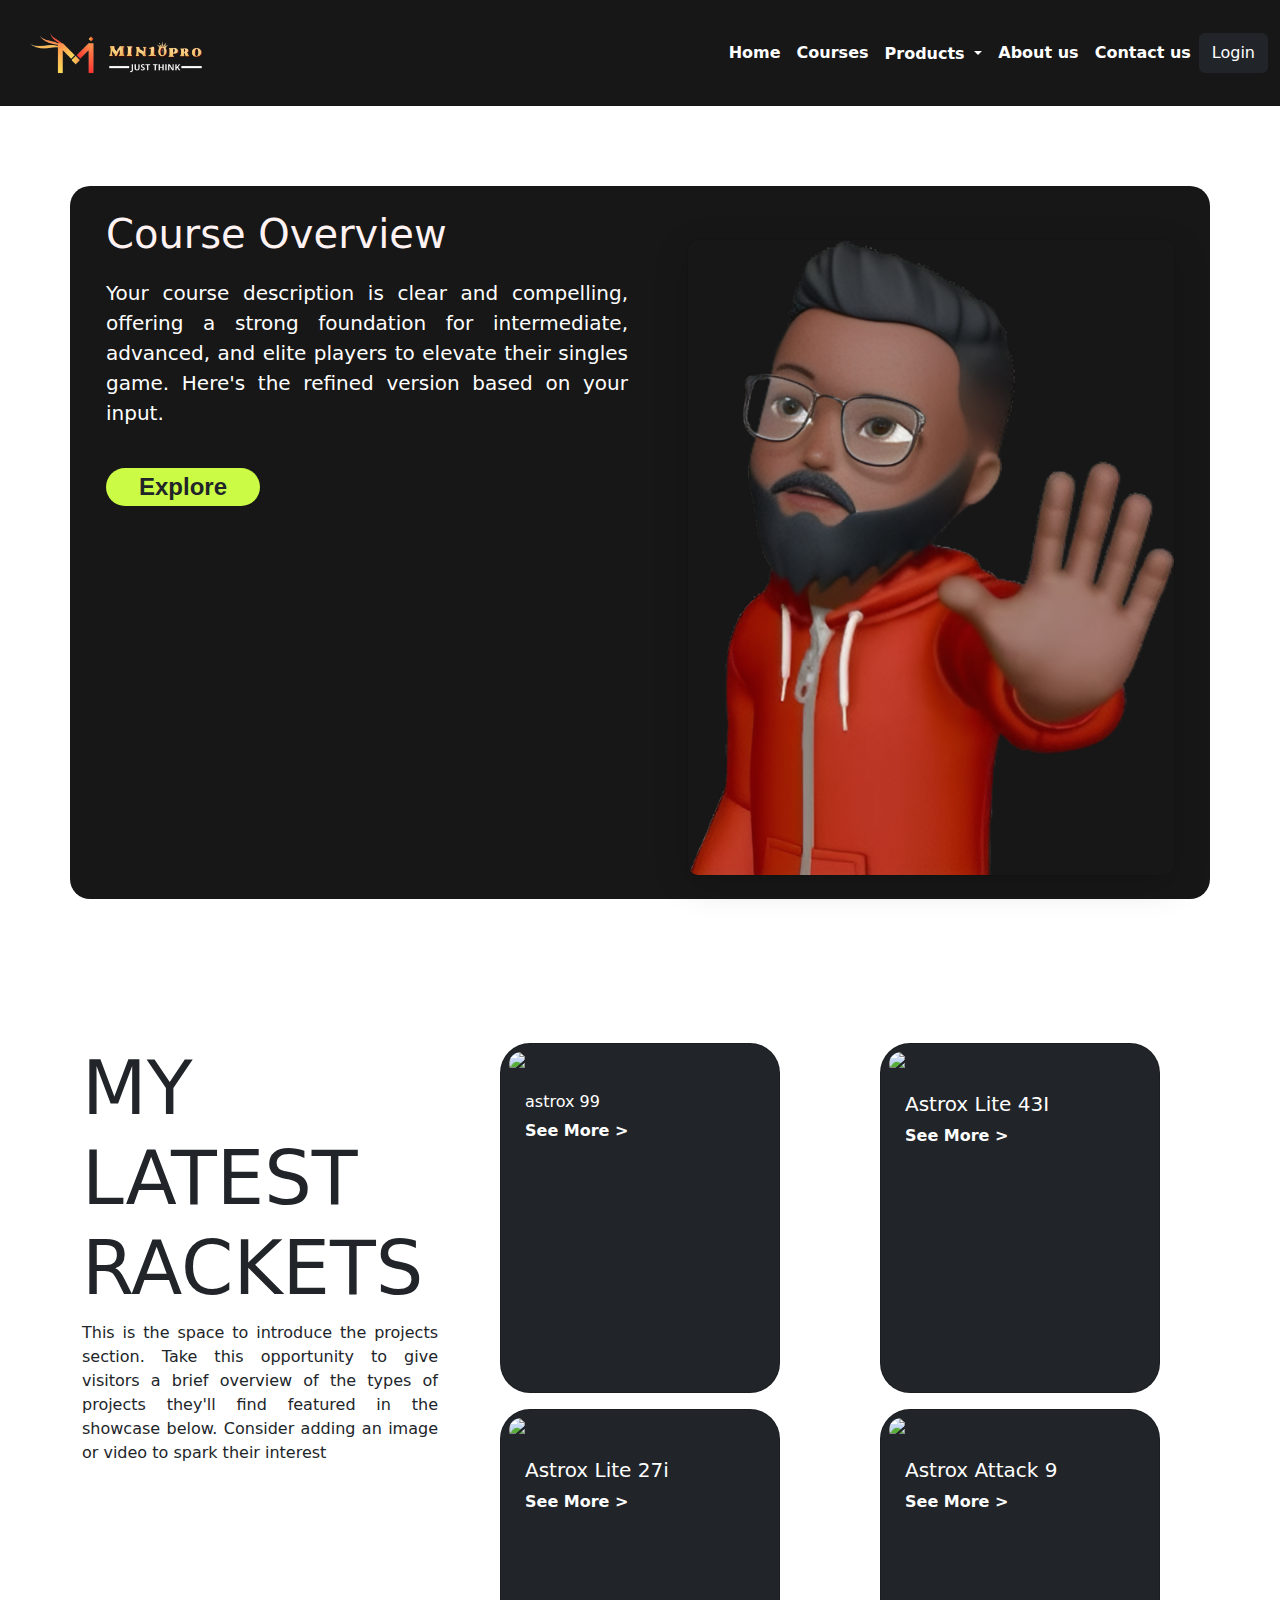
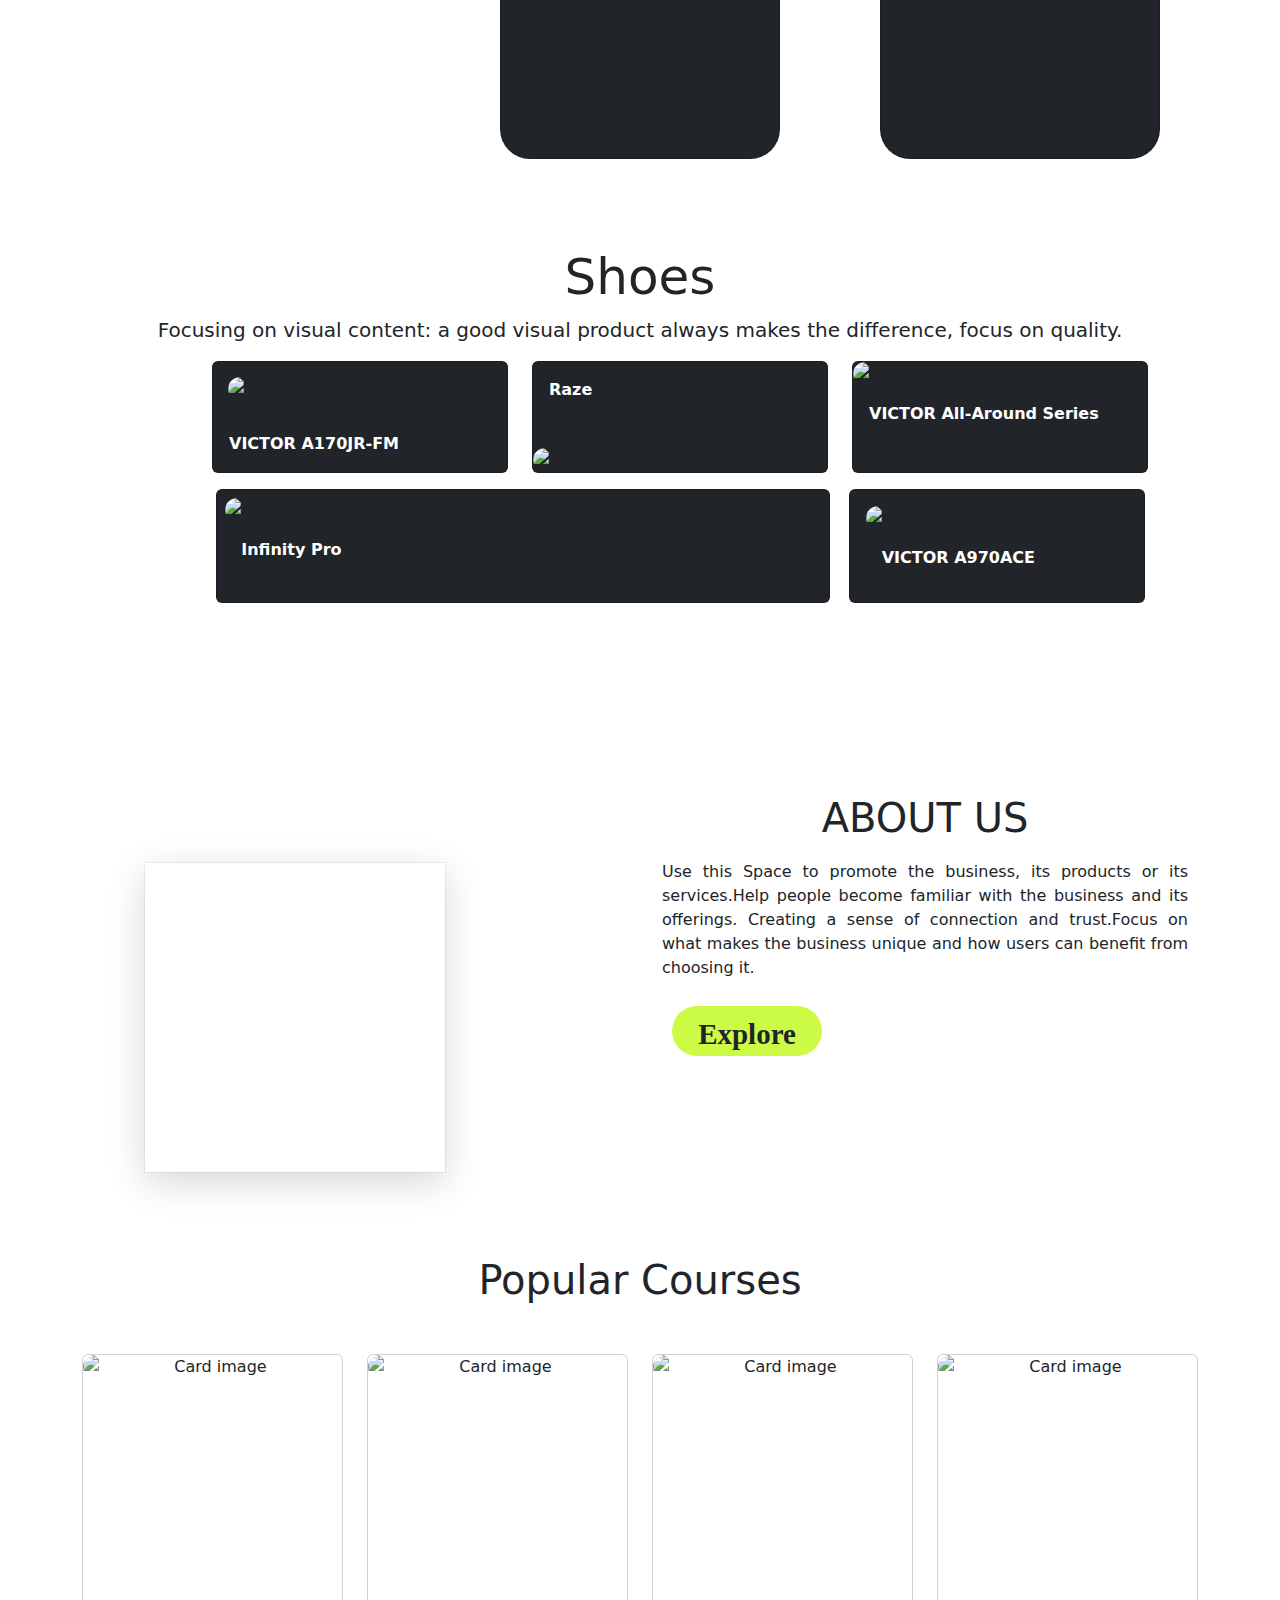
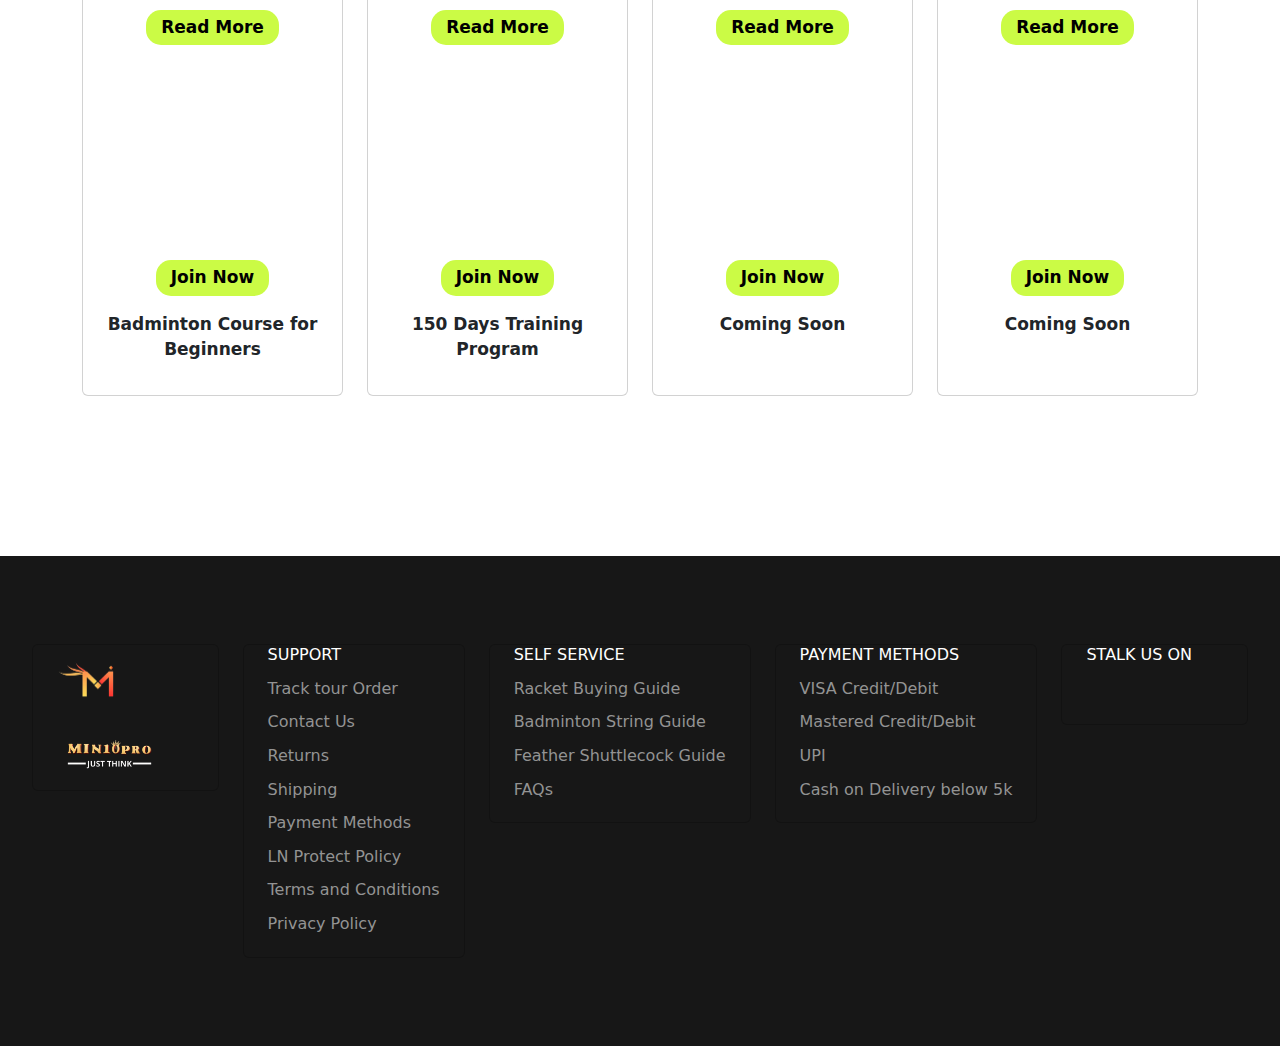
==== commit c2c6406d: "scroll update" ====
--- a/index.html
+++ b/index.html
@@ -178,8 +178,8 @@
         </div>
       </div>
         <div class="row shoes-cardd">
-          <div class="col-lg-7 Actual-cards mb-3 shoes-card4">
-            <div class="card bg-dark p-2" style="width:670px">
+          <div class="col-lg-7 col-md-3 Actual-cards mb-3 shoes-card4">
+            <div class="card bg-dark p-2" style="width:85%">
               <img class="card-img-top" src=""D:\1 .png"" alt="Card image" style="width:100%">
               <div class="card-body">
                 <p class="card-text text-white">Infinity Pro</p>
@@ -221,10 +221,10 @@
   </section>
   <br><br><br>
   <!-- popular course -->
-  <section>
-    <div class="container mt-5">
+<section class="poppular-cr">
+    <div class="container mt-5" >
       <h1 class="text-center">Popular Courses</h1>
-      <div class="row Popular-courses">
+      <div class="row flex-nowrap Popular-courses" style="overflow-x: auto;">
         <div class="col-xl-3 col-md-6 courses1 mb-3">
           <div class="card popular-card1" style="width:320px">
             <img class="card-img-top" src="#" alt="Card image" style="width:100%">
@@ -264,6 +264,9 @@
       </div>
     </div>
   </section>
+ 
+  
+  
   <!-- <section class="shop-acc-section">
     <h1 class="sacc-text">Shop Accessories</h1>
     <div class="myswiper">
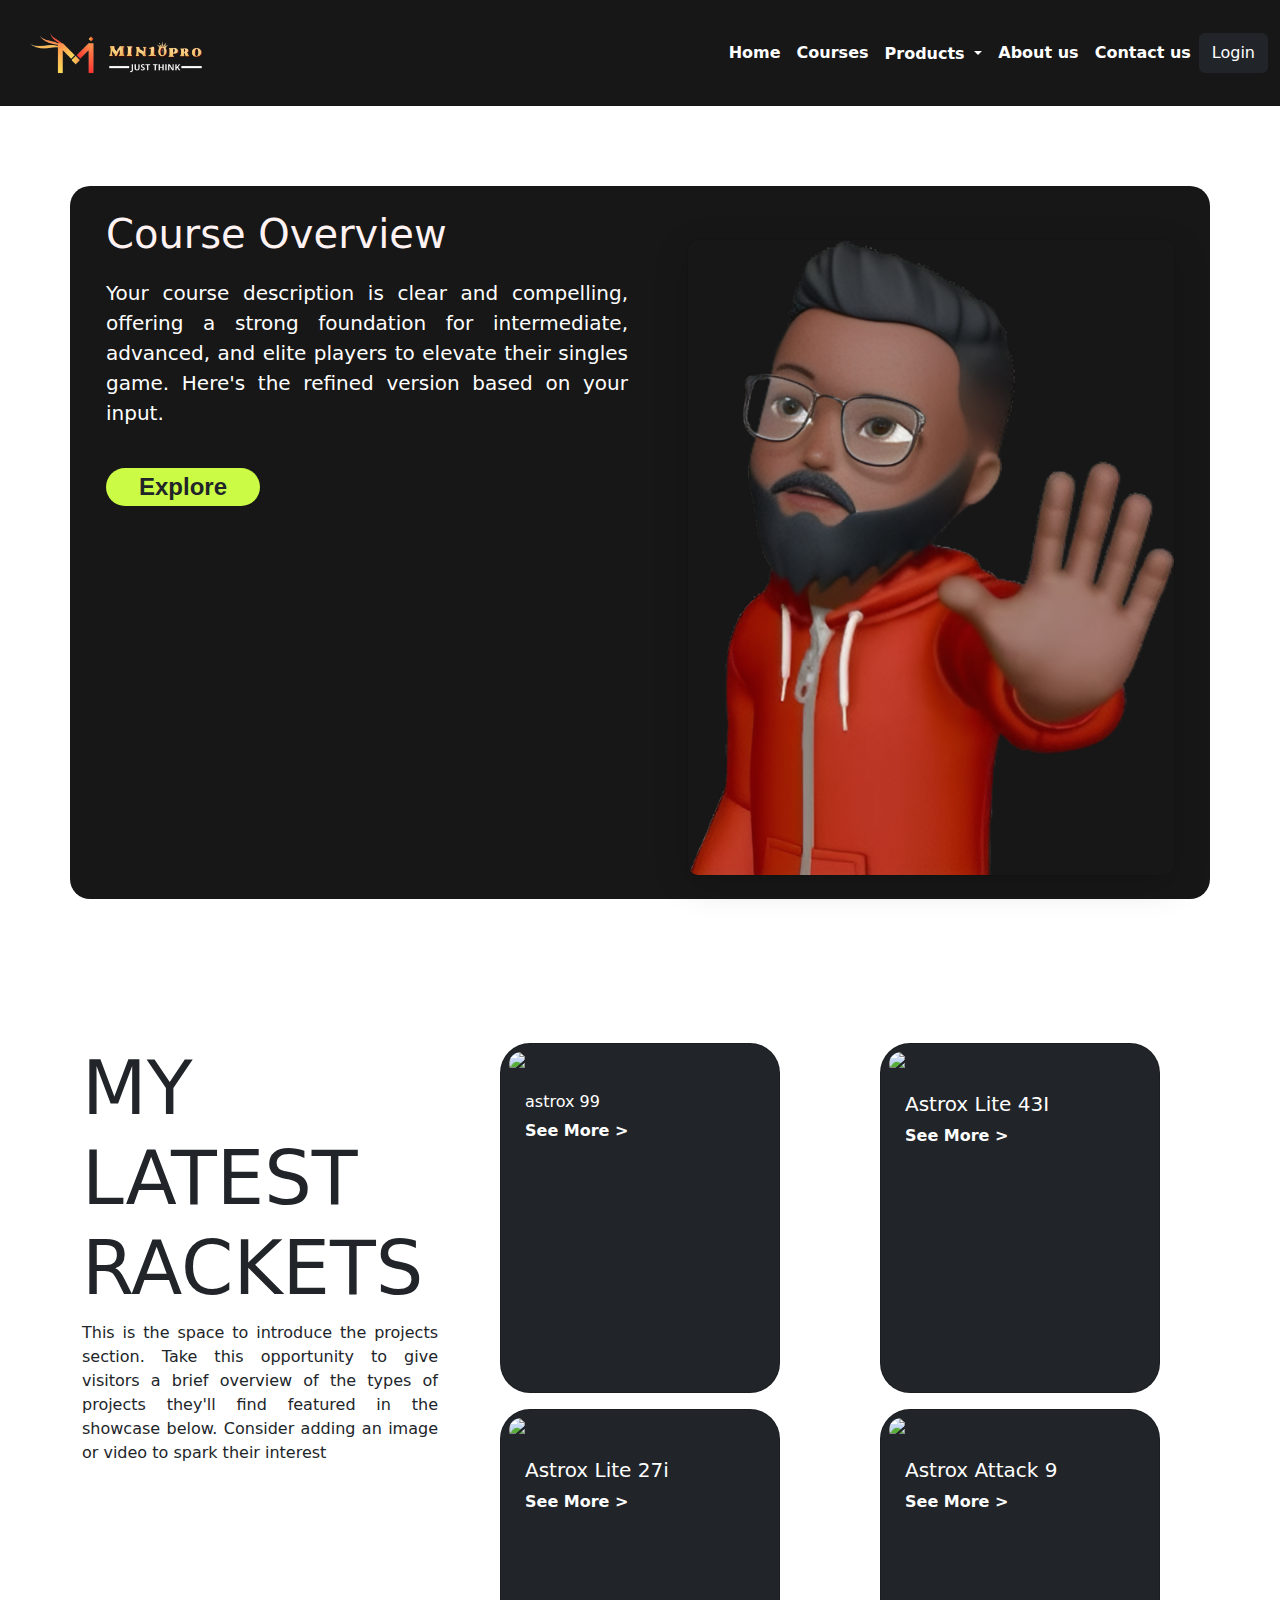
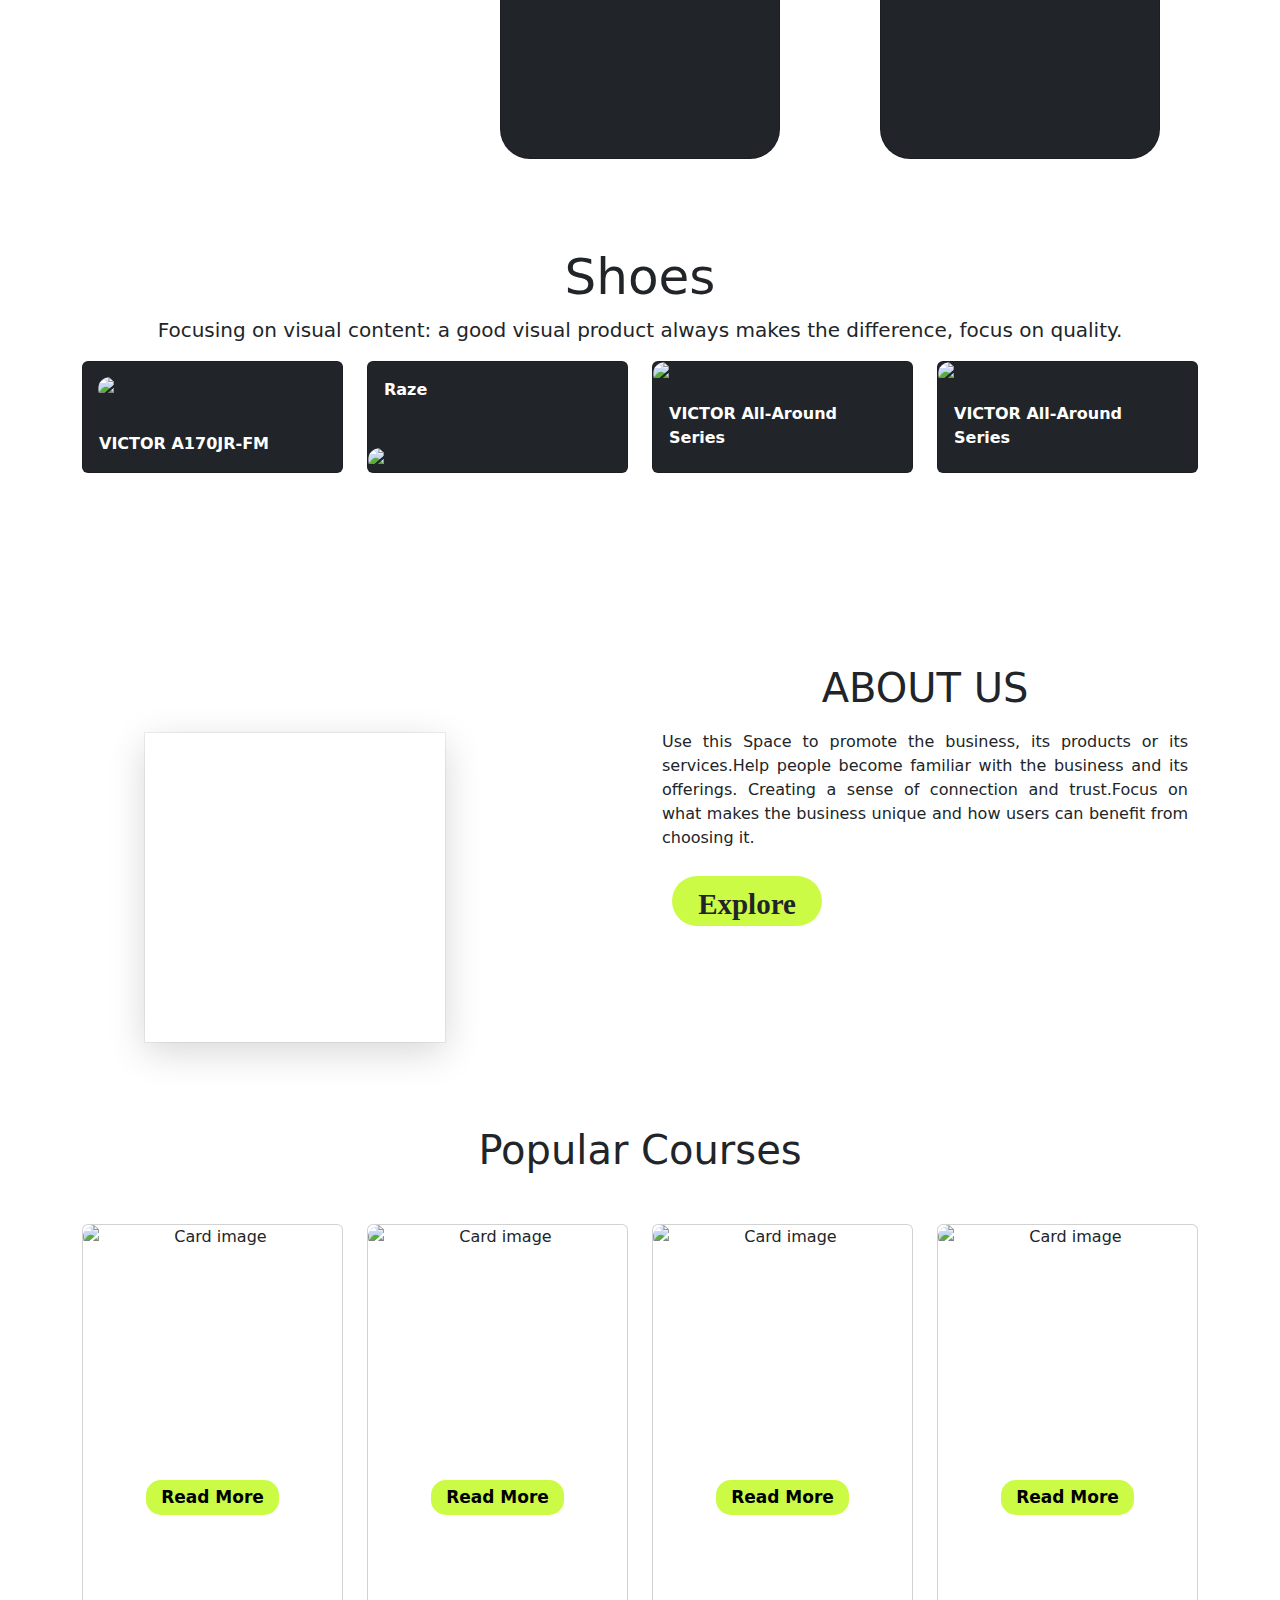
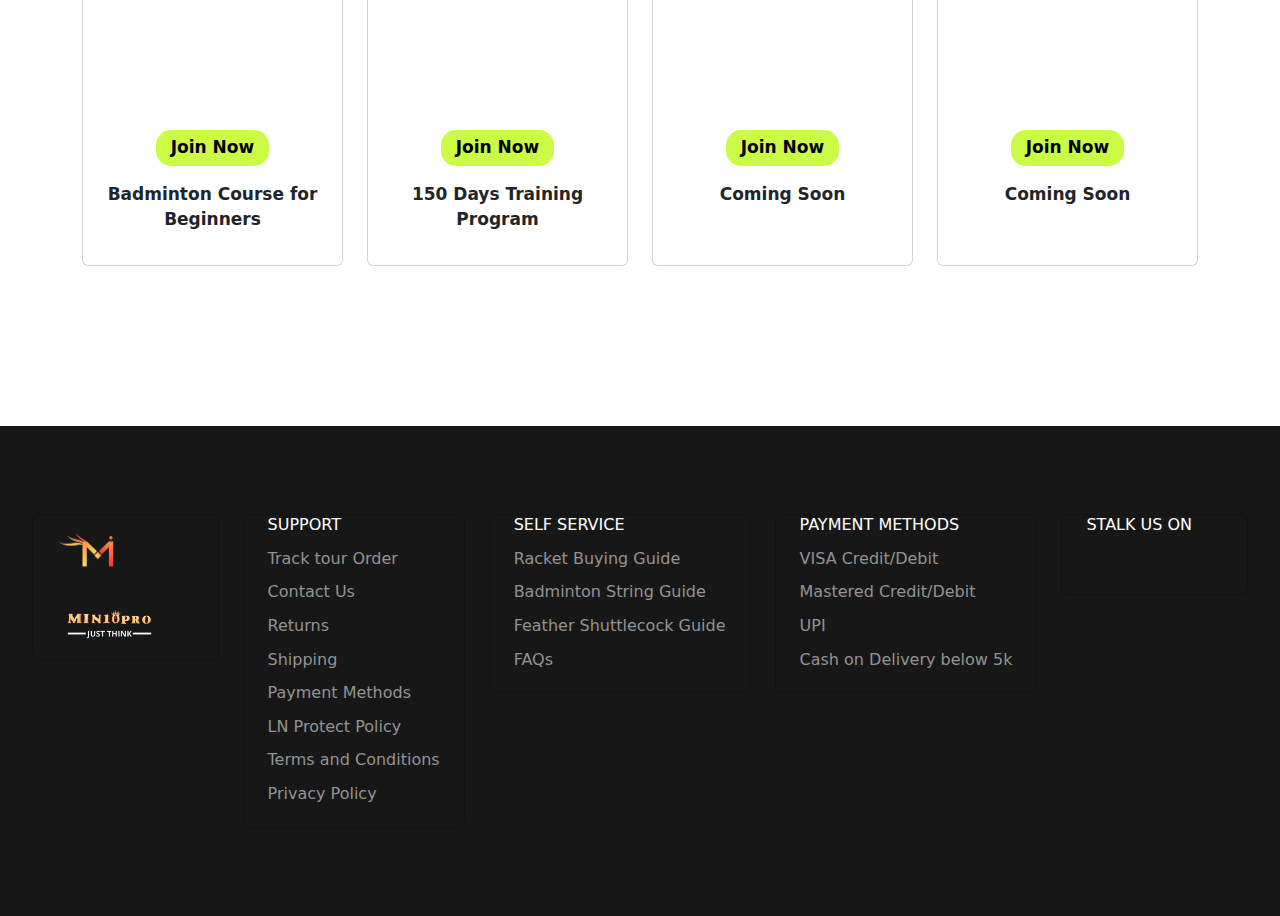
==== commit 6299931e: "shoes update" ====
--- a/index.html
+++ b/index.html
@@ -146,13 +146,13 @@
   </section>
   <br>
   <section>
-    <div class="container-fluid mt-5">
-      <div class="row shoes ">
+    <div class="container mt-5">
+      <div class="shoes ">
         <h4>Shoes</h4>
         <p> Focusing on visual content: a good visual product always makes the difference, focus on quality.</p>
       </div>
-      <div class="row">
-        <div class="col-lg-3 Actual-cards mb-3 shoes-card shoes-card1 ">
+      <div class="row flex-nowrap ms" style="overflow-x: auto;overflow-y: hidden;">
+        <div class="col-lg-3 Actual-cards  shoes-card shoes-card1 ms-0 mb-3">
           <div class="card bg-dark " style="width:400px ">
             <img class="card-img-top" src=""D:\a170jr_fm.png"" alt="Card image" style="width:100%">
             <div class="card-body">
@@ -176,26 +176,23 @@
             </div>
           </div>
         </div>
-      </div>
-        <div class="row shoes-cardd">
-          <div class="col-lg-7 col-md-3 Actual-cards mb-3 shoes-card4">
-            <div class="card bg-dark p-2" style="width:85%">
-              <img class="card-img-top" src=""D:\1 .png"" alt="Card image" style="width:100%">
-              <div class="card-body">
-                <p class="card-text text-white">Infinity Pro</p>
-              </div>
-            </div>
-          </div>
-          <div class="col-lg-3 Actual-cards mb-3 shoes-card5">
-            <div class="card bg-dark p-3" style="width:400px">
-              <img class="card-img-top" src=""D:\shoe 2.jpg"" alt="Card image" style="width:100%">
-              <div class="card-body">
-                <p class="card-text text-white">VICTOR A970ACE </p>
-              </div>
-            </div>
-          </div>
-        </div>
-      
+        <div class="col-lg-3 Actual-cards mb-3 shoes-card3 ">
+          <div class="card bg-dark " style="width:400px">
+            <img class="card-img-top" src=""D:\a610iii_ab.jpg"" alt="Card image" style="width:100%">
+            <div class="card-body">
+              <p class="card-text text-white">VICTOR All-Around Series</p>
+            </div>
+          </div>
+        </div>
+        <div class="col-lg-3 Actual-cards mb-3 shoes-card3 ">
+          <div class="card bg-dark " style="width:400px">
+            <img class="card-img-top" src=""D:\a610iii_ab.jpg"" alt="Card image" style="width:100%">
+            <div class="card-body">
+              <p class="card-text text-white">VICTOR All-Around Series</p>
+            </div>
+          </div>
+        </div>
+      </div>
     </div>
   </section>
   <br><br><br><br>
@@ -224,7 +221,7 @@
 <section class="poppular-cr">
     <div class="container mt-5" >
       <h1 class="text-center">Popular Courses</h1>
-      <div class="row flex-nowrap Popular-courses" style="overflow-x: auto;">
+      <div class="row flex-nowrap Popular-courses" style="overflow-x: auto;overflow-y: hidden;">
         <div class="col-xl-3 col-md-6 courses1 mb-3">
           <div class="card popular-card1" style="width:320px">
             <img class="card-img-top" src="#" alt="Card image" style="width:100%">
@@ -264,60 +261,7 @@
       </div>
     </div>
   </section>
- 
   
-  
-  <!-- <section class="shop-acc-section">
-    <h1 class="sacc-text">Shop Accessories</h1>
-    <div class="myswiper">
-      <div class="swiper-wrapper">
-        <div class="swiper-slide">
-          <div class="card-item">
-            <div class="card sacc-card m-auto" onClick="openpage('productspec.html')">
-              <img class="card-img-top" src="#" alt="Card image" style="width:100%">
-              <div class="sacc-card-info">
-                <p class="buttons1"> <button>Read More</button> <button>Join Now</button> </p>
-                <p>Badminton Course for Beginners</p>
-              </div>
-            </div>
-          </div>
-        </div>
-        <div class="swiper-slide">
-          <div class="card-item">
-            <div class="card sacc-card m-auto" onClick="openpage('productspec.html')">
-              <img class="card-img-top" src="#" alt="Card image" style="width:100%">
-              <div class="card-body">
-                <p class="buttons1"> <button>Read More</button> <button>Join Now</button> </p>
-                <p>Badminton Course for Beginners</p>
-              </div>
-            </div>
-          </div>
-        </div>
-        <div class="swiper-slide">
-          <div class="card-item">
-            <div class="card sacc-card m-auto" onClick="openpage('productspec.html')">
-              <img class="card-img-top" src="#" alt="Card image" style="width:100%">
-              <div class="card-body">
-                <p class="buttons1"> <button>Read More</button> <button>Join Now</button> </p>
-                <p>Badminton Course for Beginners</p>
-              </div>
-            </div>
-          </div>
-        </div>
-        <div class="swiper-slide">
-          <div class="card-item">
-            <div class="card sacc-card m-auto" onClick="openpage('productspec.html')">
-              <img class="card-img-top" src="#" alt="Card image" style="width:100%">
-              <div class="card-body">
-                <p class="buttons1"> <button>Read More</button> <button>Join Now</button> </p>
-                <p>Badminton Course for Beginners</p>
-              </div>
-            </div>
-          </div>
-        </div>
-      </div>
-    </div>
-  </section> -->
   <br><br><br><br><br><br>
   <footer class="footer-con">
     <div class="footer-content-con">
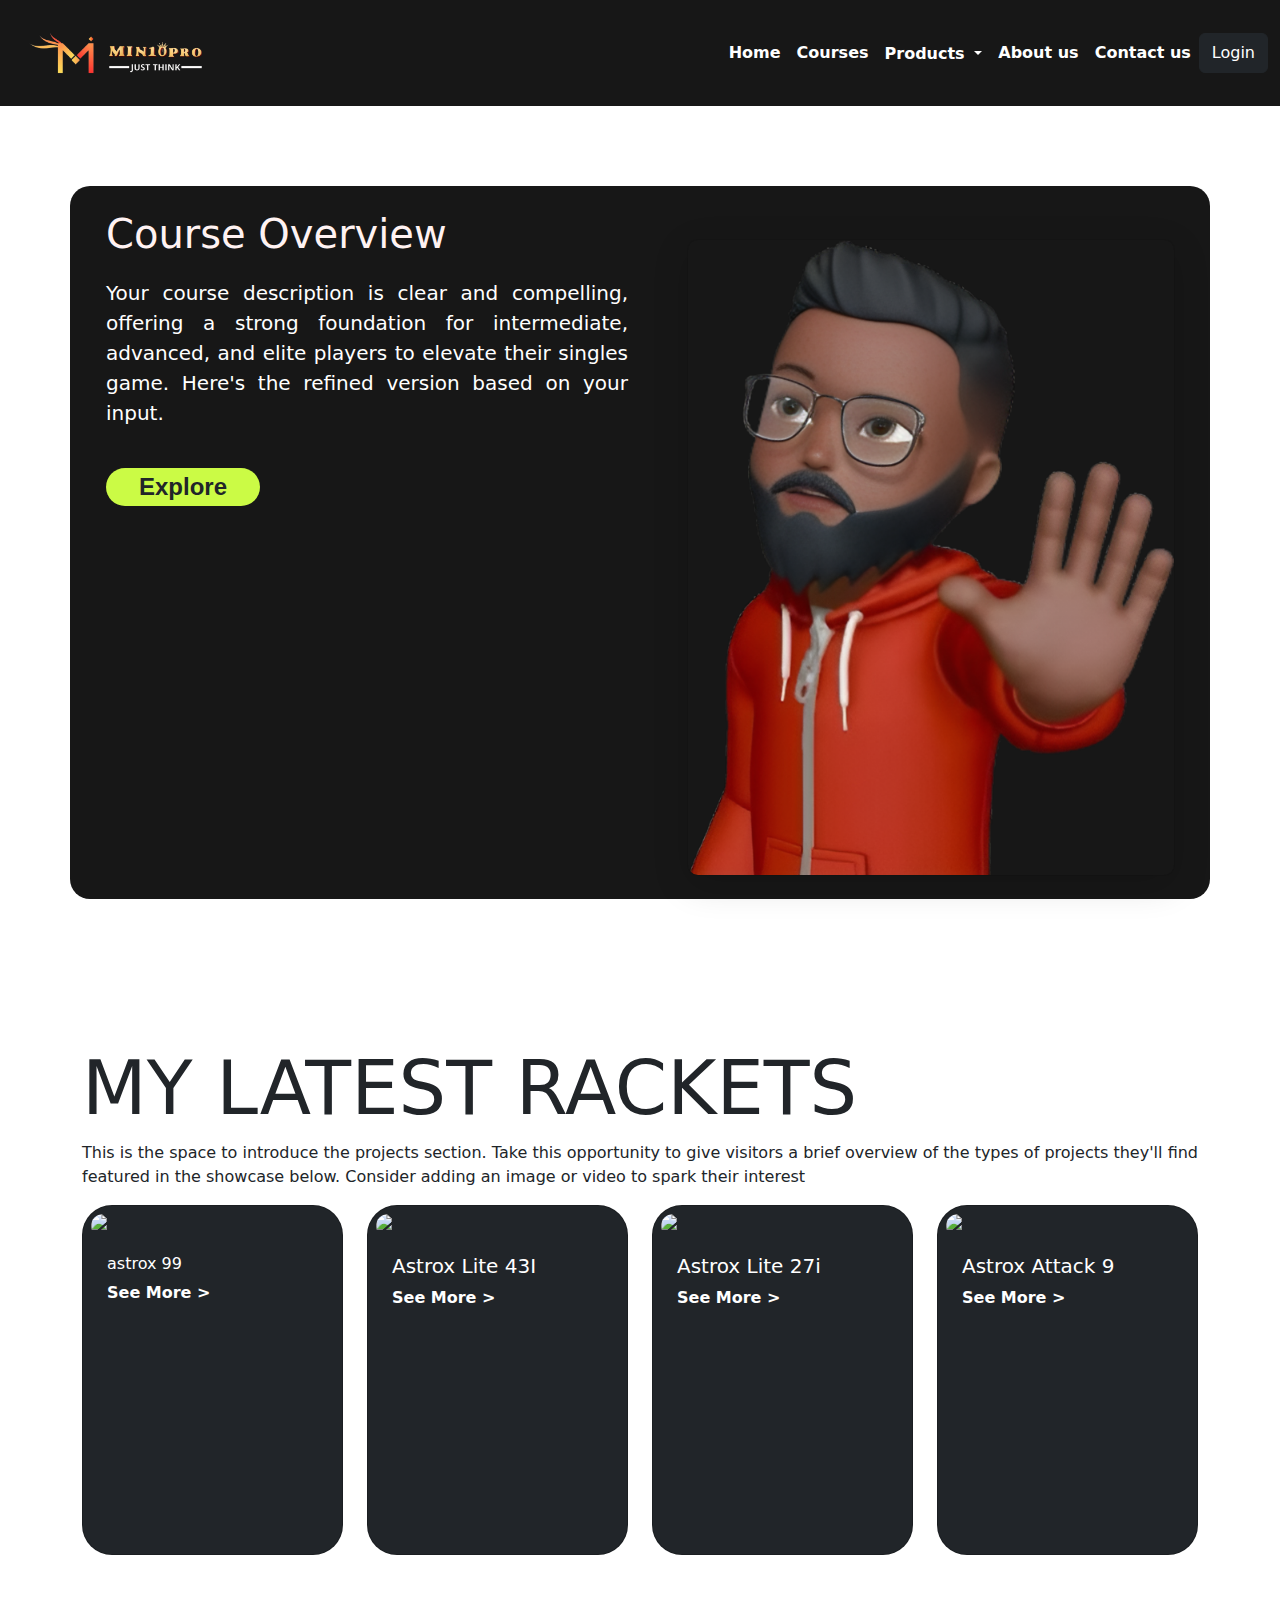
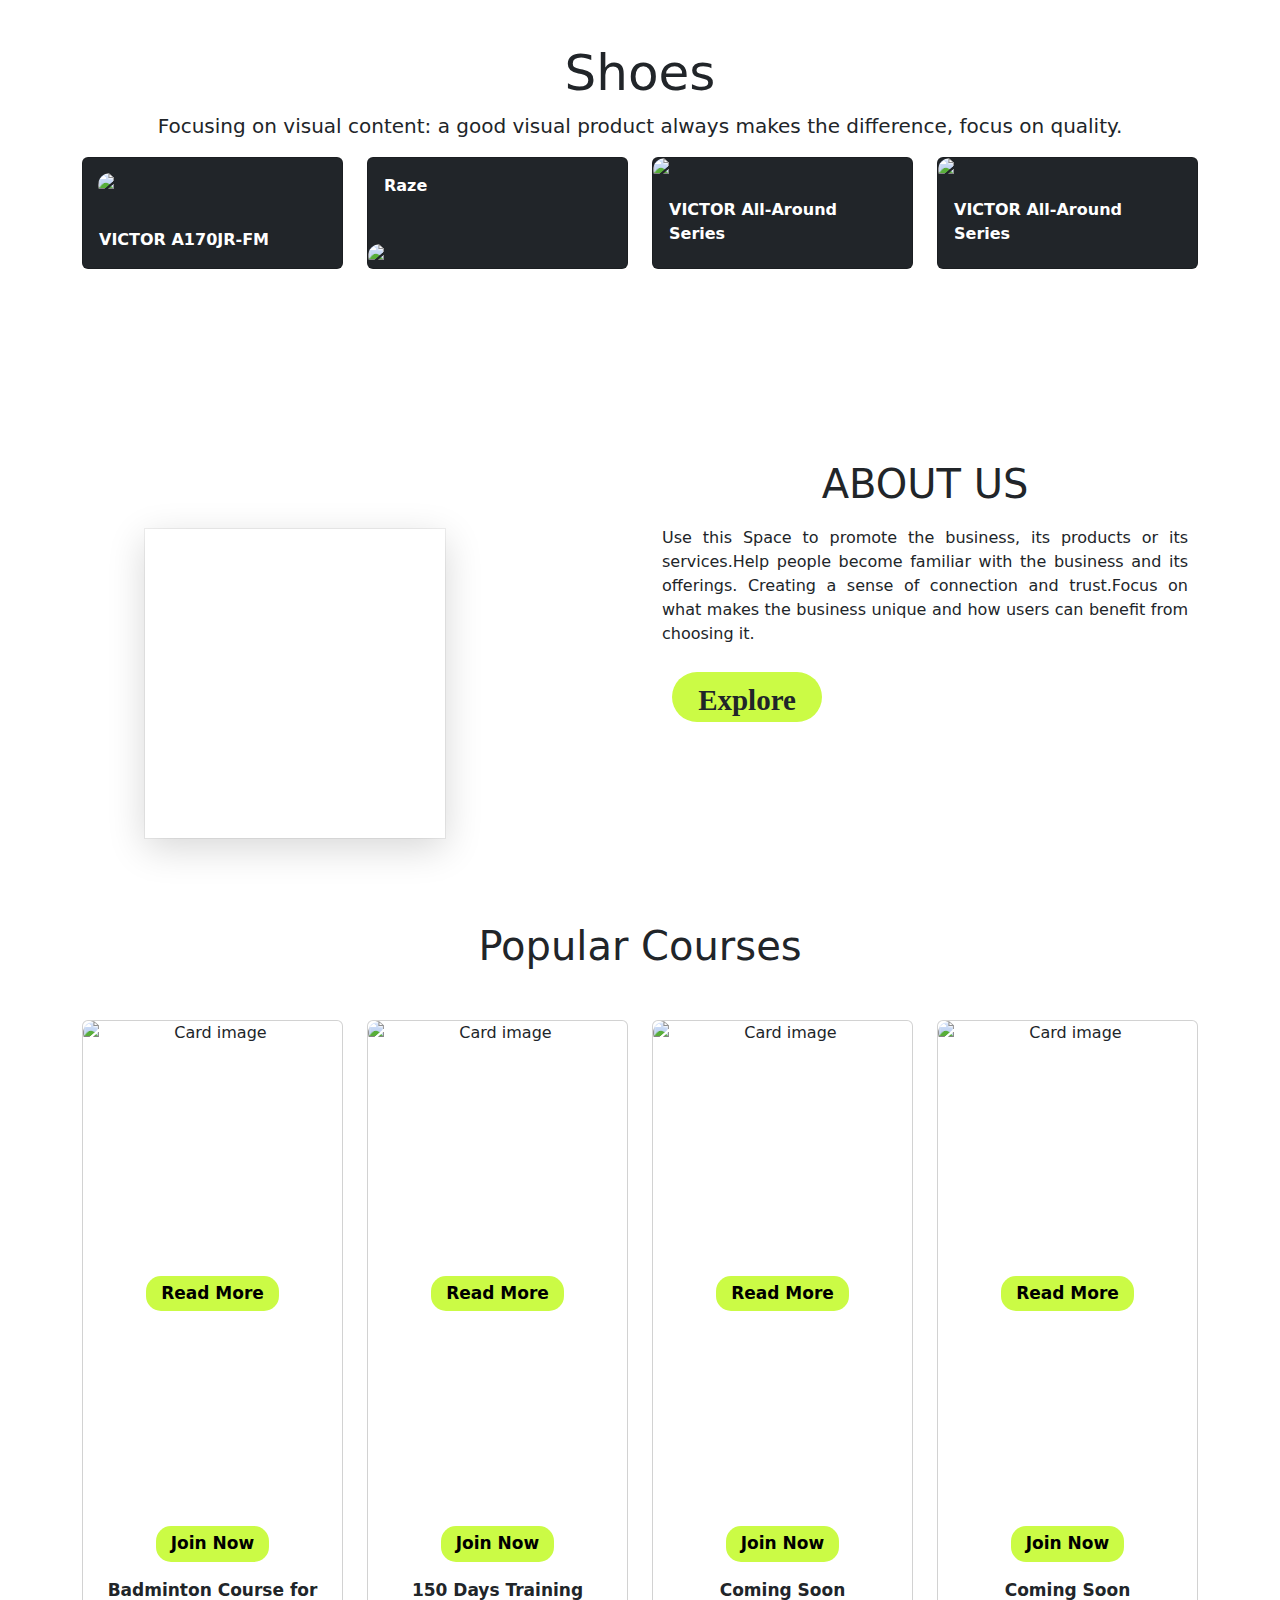
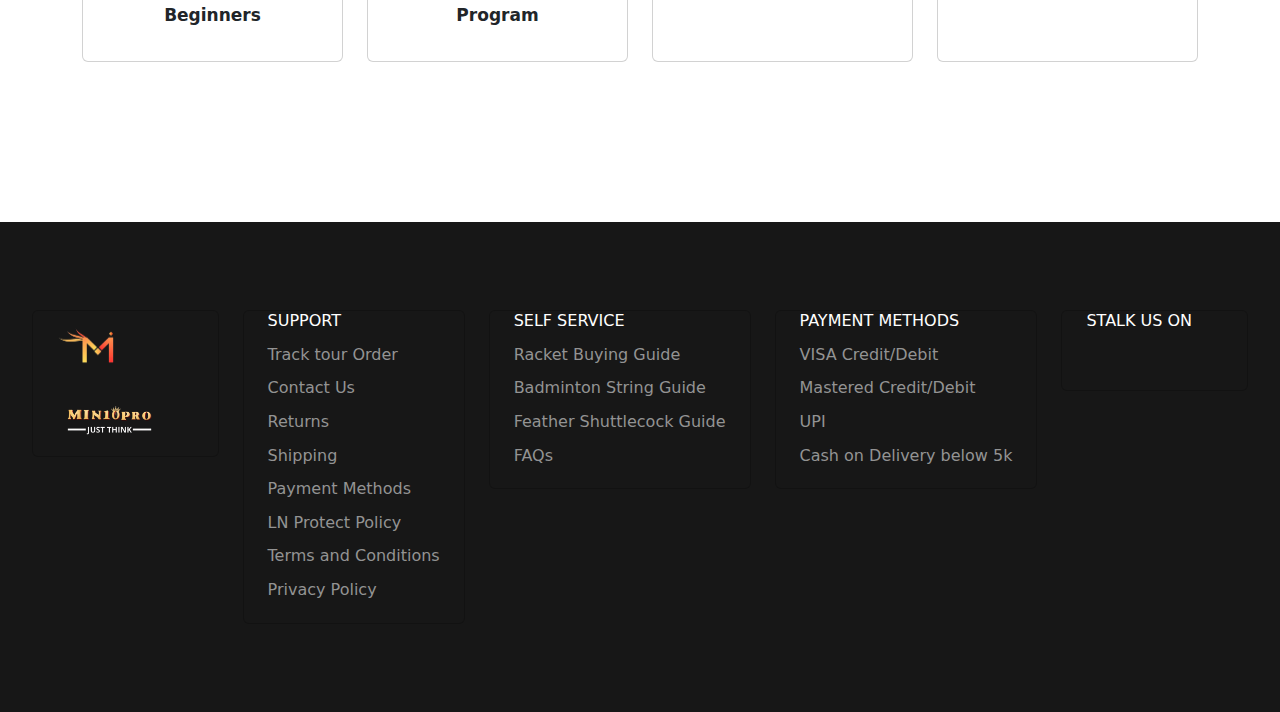
==== commit 532600fd: "recket" ====
--- a/index.html
+++ b/index.html
@@ -85,15 +85,14 @@
         <br><br>
         <section>
           <div class="container mt-5">
-            <div class="row last-racket-content">
-              <div class="col-lg-4 last-racket">      
-          <h1>MY LATEST RACKETS</h1>
-          <p>This is the space to introduce the projects section. Take this opportunity to give visitors a brief overview of the types of projects they'll find featured in the showcase below. Consider adding an image or video to spark their interest</p>
-        </div>
-        <div class="col-lg-8">
-          <div class="row">
+            <div class="last-racket-content">
+              <div class="last-racket">      
+                <h1>MY LATEST RACKETS</h1>
+                <p>This is the space to introduce the projects section. Take this opportunity to give visitors a brief overview of the types of projects they'll find featured in the showcase below. Consider adding an image or video to spark their interest</p>
+              </div>
+          <div class="row flex-nowrap" style="overflow-x: auto;overflow-y: hidden;">
             <!-- First Card -->
-            <div class="col-lg-6 col-sm-12 col-md-6 Actual-cards racket-box1">
+            <div class="col-lg-3 col-sm-12 col-md-6 Actual-cards racket-box1">
               <div class="card bg-dark p-2 mb-3" style="width: 280px; height: 350px; border-radius: 30px;">
                 <img class="card-img-top" src=""D:\71UfWyPsEZL._SX679_.jpg"" alt="Card image" style="width:100%">
                 <div class="card-body">
@@ -103,14 +102,9 @@
               </div>
             </div>
             <!-- Middle Images for Mobile -->
-            <div class="col-6 middle-image1 d-none">
-              <img src="./Resources/middle1.png" alt="Middle Image 1" style="width:100%; margin-bottom: 10px;">
-            </div>
-            <div class="col-6 middle-image2 d-none">
-              <img src="./Resources/middle2.png" alt="Middle Image 2" style="width:100%; margin-bottom: 10px;">
-            </div>
+            
             <!-- Second Card -->
-            <div class="col-lg-6 col-sm-12 col-md-6 Actual-cards racket-box2">
+            <div class="col-lg-3 col-sm-12 col-md-6 Actual-cards racket-box2">
               <div class="card bg-dark p-2 mb-3" style="width: 280px; height: 350px; border-radius: 30px;">
                 <img class="card-img-top" src=""D:\71s0EYFX2JL._SX679_.jpg"" alt="Card image" style="width:100%">
                 <div class="card-body">
@@ -120,7 +114,7 @@
               </div>
             </div>
             <!-- Third Card -->
-            <div class="col-lg-6 col-sm-12 col-md-6 Actual-cards racket-box3">
+            <div class="col-lg-3 col-sm-12 col-md-6 Actual-cards racket-box3">
               <div class="card bg-dark p-2 mb-3" style="width: 280px; height: 350px; border-radius: 30px;">
                 <img class="card-img-top" src=""D:\71ypKoK5d+L._SX679_.jpg"" alt="Card image" style="width:100%">
                 <div class="card-body">
@@ -130,7 +124,7 @@
               </div>
             </div>
             <!-- Fourth Card -->
-            <div class="col-lg-6 col-sm-12 col-md-6 Actual-cards racket-box4">
+            <div class="col-lg-3 col-sm-12 col-md-6 Actual-cards racket-box4">
               <div class="card bg-dark p-2 mb-3" style="width: 280px; height: 350px; border-radius: 30px;">
                 <img class="card-img-top" src=""D:\yonex 1 r.jpg"" alt="Card image" style="width:100%">
                 <div class="card-body">
@@ -140,7 +134,7 @@
               </div>
             </div>
           </div>
-        </div>
+        
       </div>
     </div>
   </section>
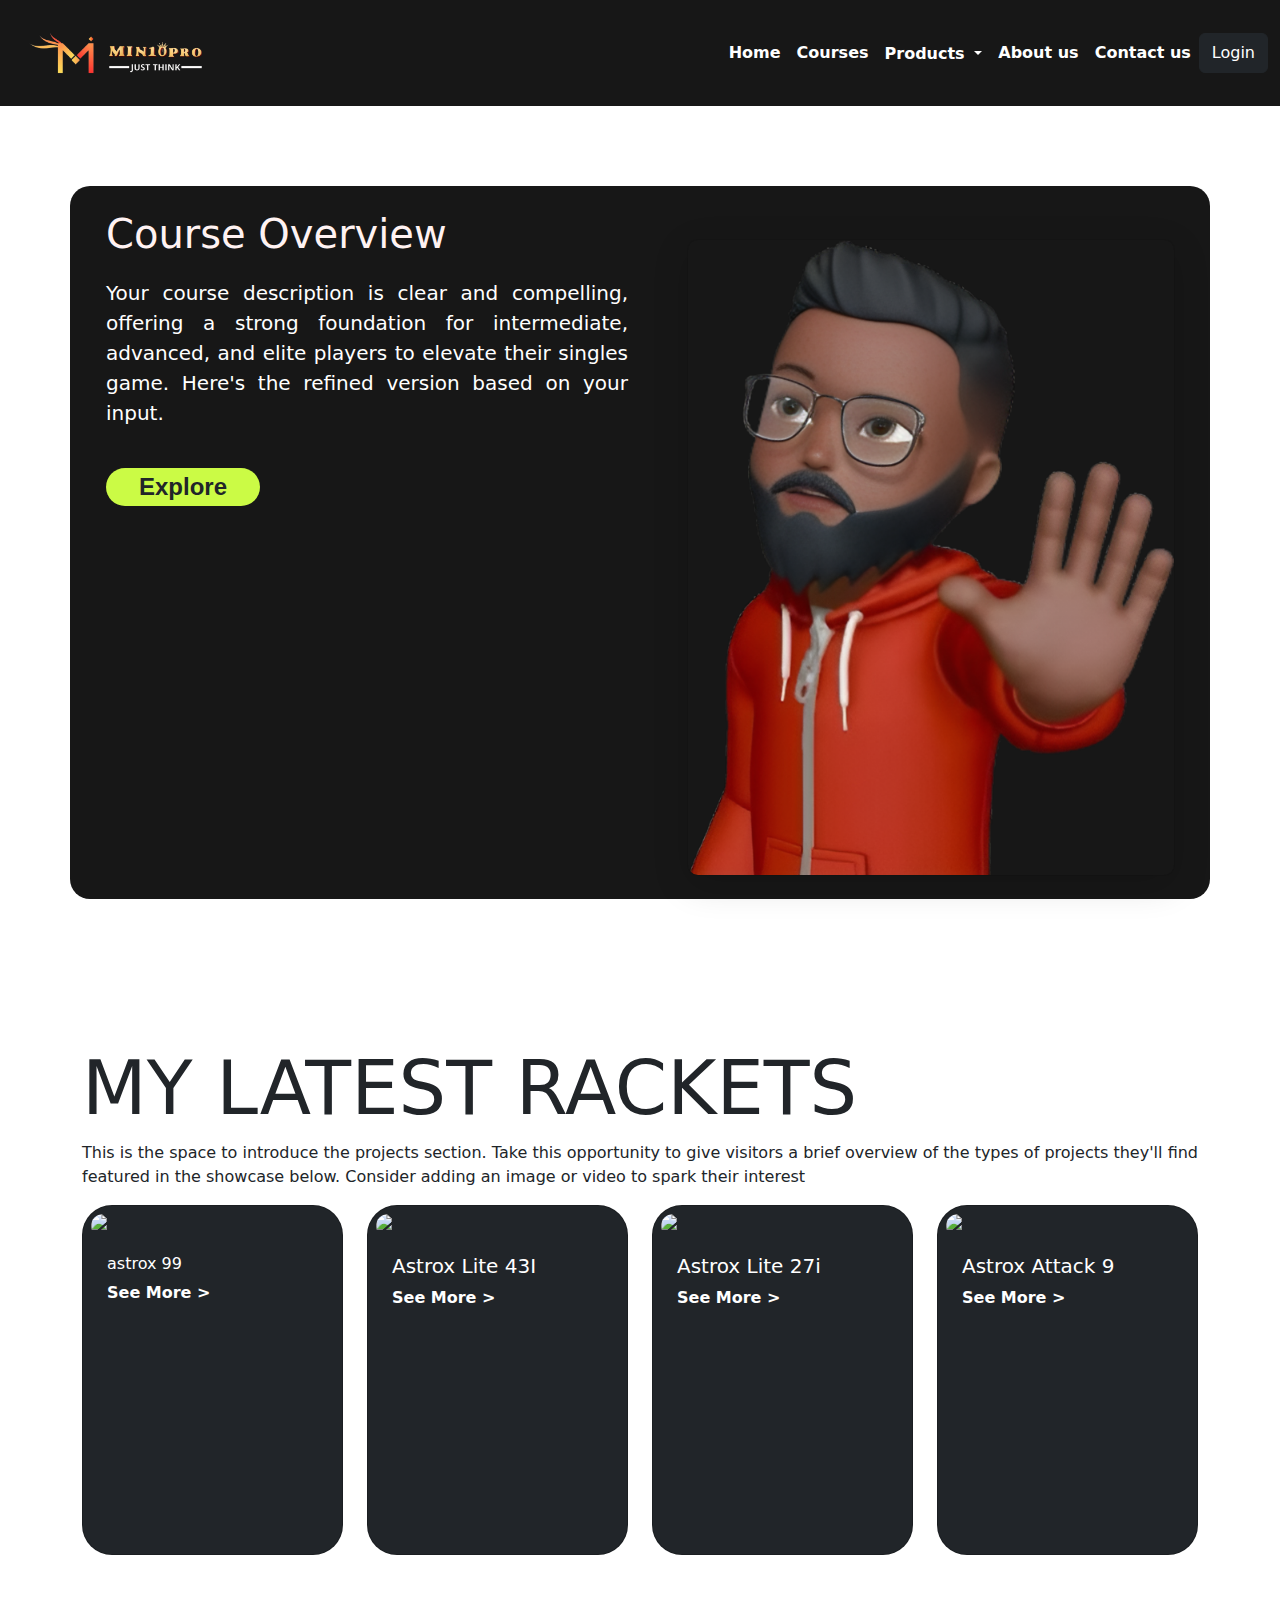
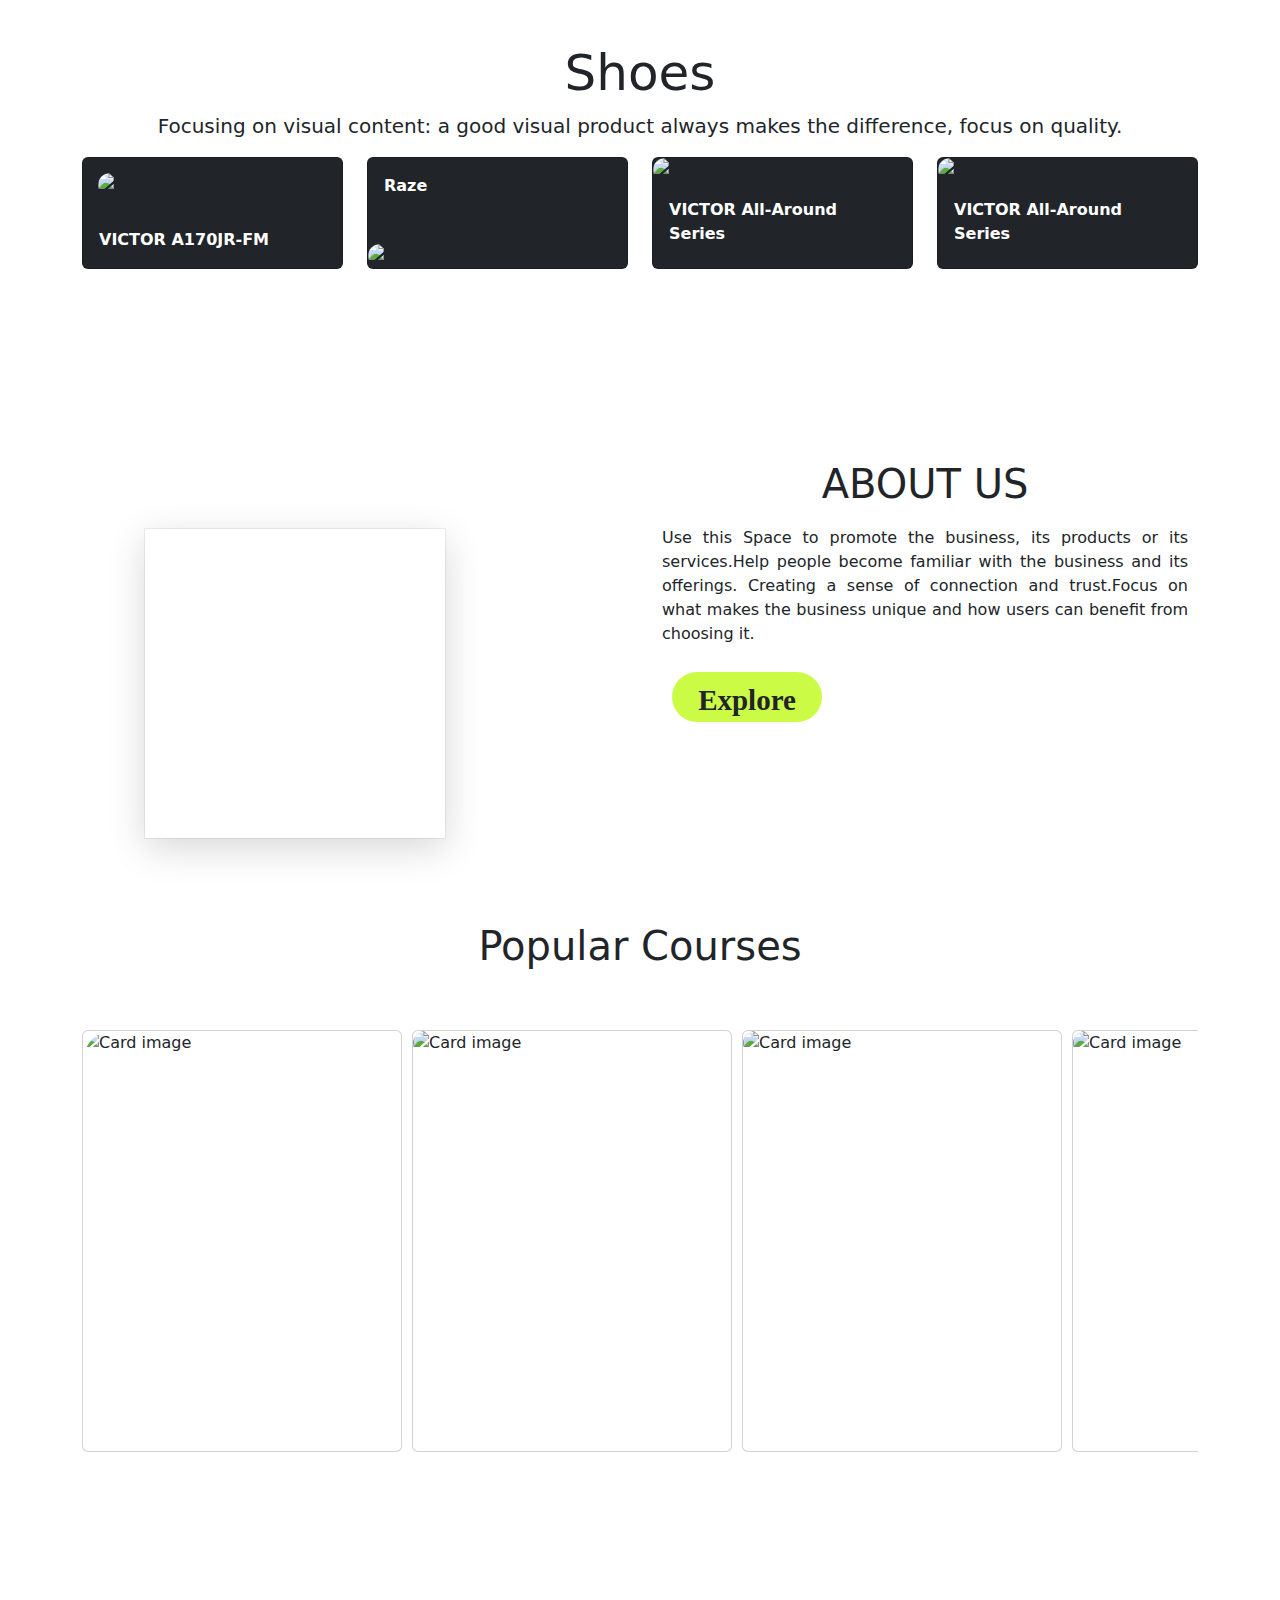
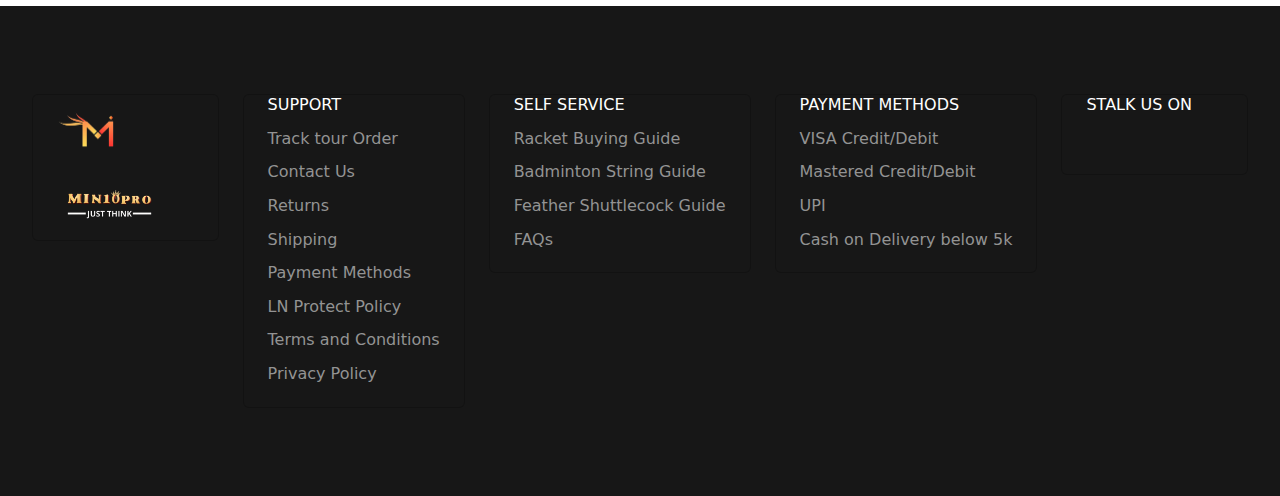
==== commit 495e4391: "popular course" ====
--- a/index.html
+++ b/index.html
@@ -212,49 +212,32 @@
   </section>
   <br><br><br>
   <!-- popular course -->
-<section class="poppular-cr">
-    <div class="container mt-5" >
+  <section class="poppular-cr">
+    <div class="container mt-5">
       <h1 class="text-center">Popular Courses</h1>
-      <div class="row flex-nowrap Popular-courses" style="overflow-x: auto;overflow-y: hidden;">
-        <div class="col-xl-3 col-md-6 courses1 mb-3">
-          <div class="card popular-card1" style="width:320px">
-            <img class="card-img-top" src="#" alt="Card image" style="width:100%">
-            <div class="card-body">
-              <p class="buttons1"> <button>Read More</button> <button>Join Now</button> </p>
-              <p>Badminton Course for Beginners</p>
-            </div>
-          </div>
-        </div>
-        <div class="col-xl-3 col-md-6 courses1 mb-3">
-          <div class="card popular-card1" style="width:320px">
-            <img class="card-img-top" src="#" alt="Card image" style="width:100%">
-            <div class="card-body">
-              <p class="buttons1"> <button>Read More</button> <button>Join Now</button> </p>
-              <p>150 Days Training Program</p>
-            </div>
-          </div>
-        </div>
-        <div class="col-xl-3 col-md-6 courses1 mb-3 ">
-          <div class="card popular-card1" style="width:320px">
-            <img class="card-img-top" src="#" alt="Card image" style="width:100%">
-            <div class="card-body">
-              <p class="buttons1"> <button>Read More</button> <button>Join Now</button> </p>
-              <p>Coming Soon</p>
-            </div>
-          </div>
-        </div>
-        <div class="col-xl-3 col-md-6 courses1 mb-3 ">
-          <div class="card popular-card1" style="width:320px">
-            <img class="card-img-top" src="#" alt="Card image" style="width:100%">
-            <div class="card-body">
-              <p class="buttons1"> <button>Read More</button> <button>Join Now</button> </p>
-              <p>Coming Soon</p>
-            </div>
-          </div>
+      <!-- Horizontal scroll container -->
+      <div class="Popular-courses" style="display: flex; overflow-x: auto; padding: 10px; gap: 10px;scroll-snap-type: x mandatory;">
+        <!-- Individual card with fixed width -->
+        <div class="card popular-card1" style="flex: 0 0 320px; scroll-snap-align: start;">
+          <img class="card-img-top" src="#" alt="Card image" style="width: 100%;height: 420px;">
+         
+        </div>
+        <div class="card popular-card1" style="flex: 0 0 320px; scroll-snap-align: start;">
+          <img class="card-img-top" src="#" alt="Card image" style="width: 100%;">
+          
+        </div>
+        <div class="card popular-card1" style="flex: 0 0 320px; scroll-snap-align: start;">
+          <img class="card-img-top" src="#" alt="Card image" style="width: 100%;">
+         
+        </div>
+        <div class="card popular-card1" style="flex: 0 0 320px; scroll-snap-align: start;">
+          <img class="card-img-top" src="#" alt="Card image" style="width: 100%;">
+          
         </div>
       </div>
     </div>
   </section>
+  
   
   <br><br><br><br><br><br>
   <footer class="footer-con">
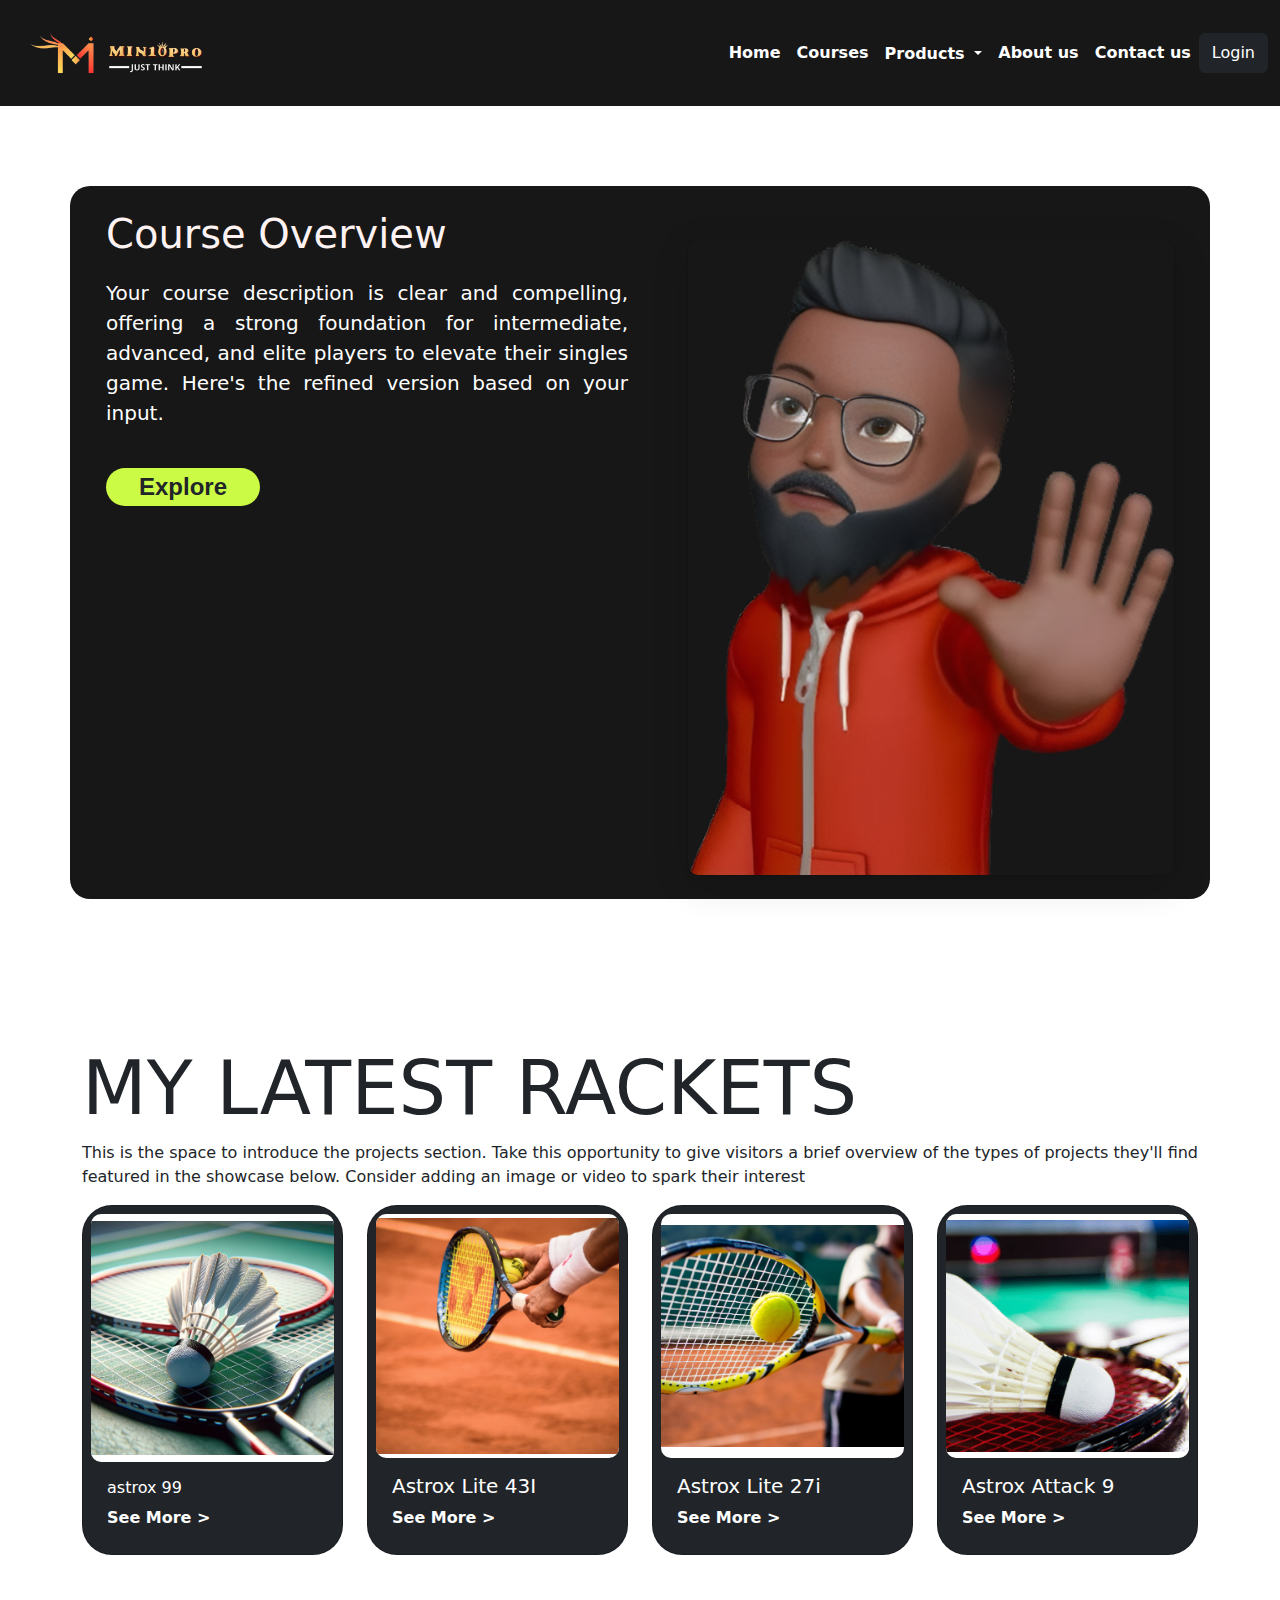
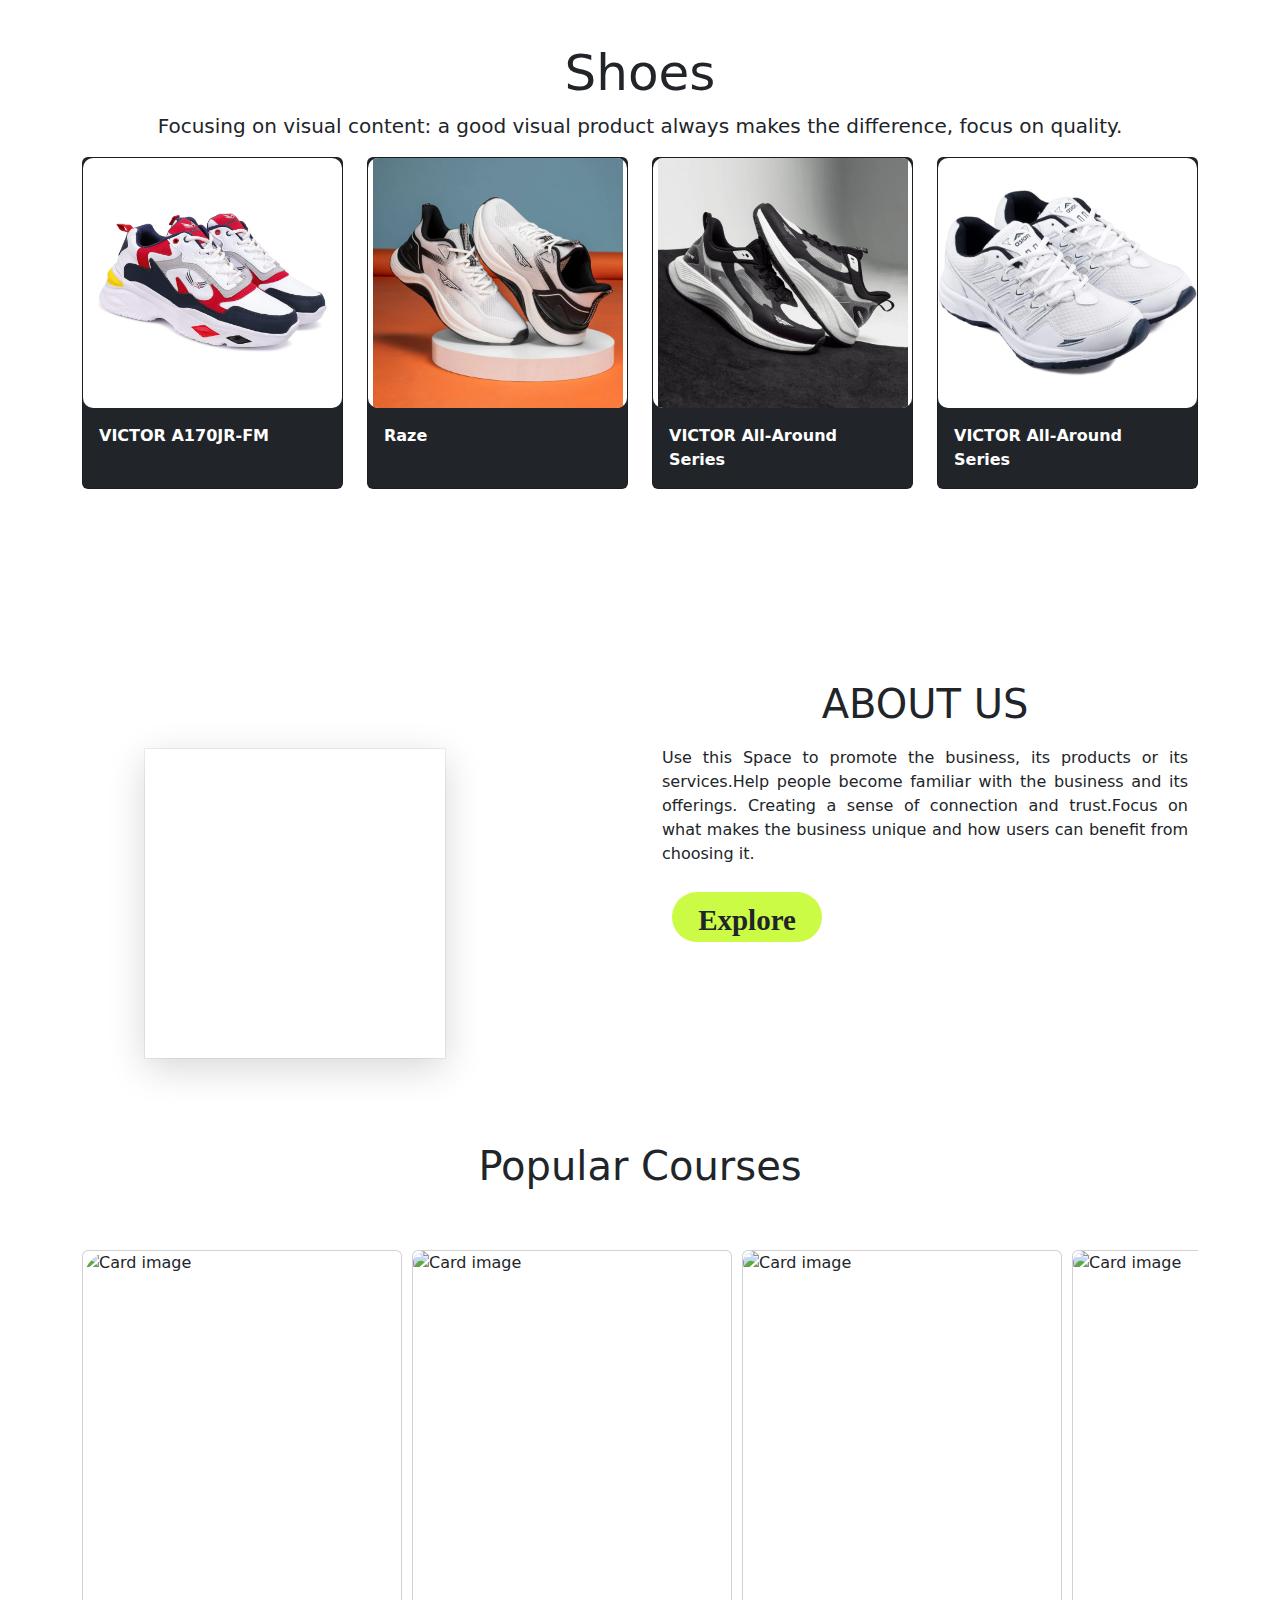
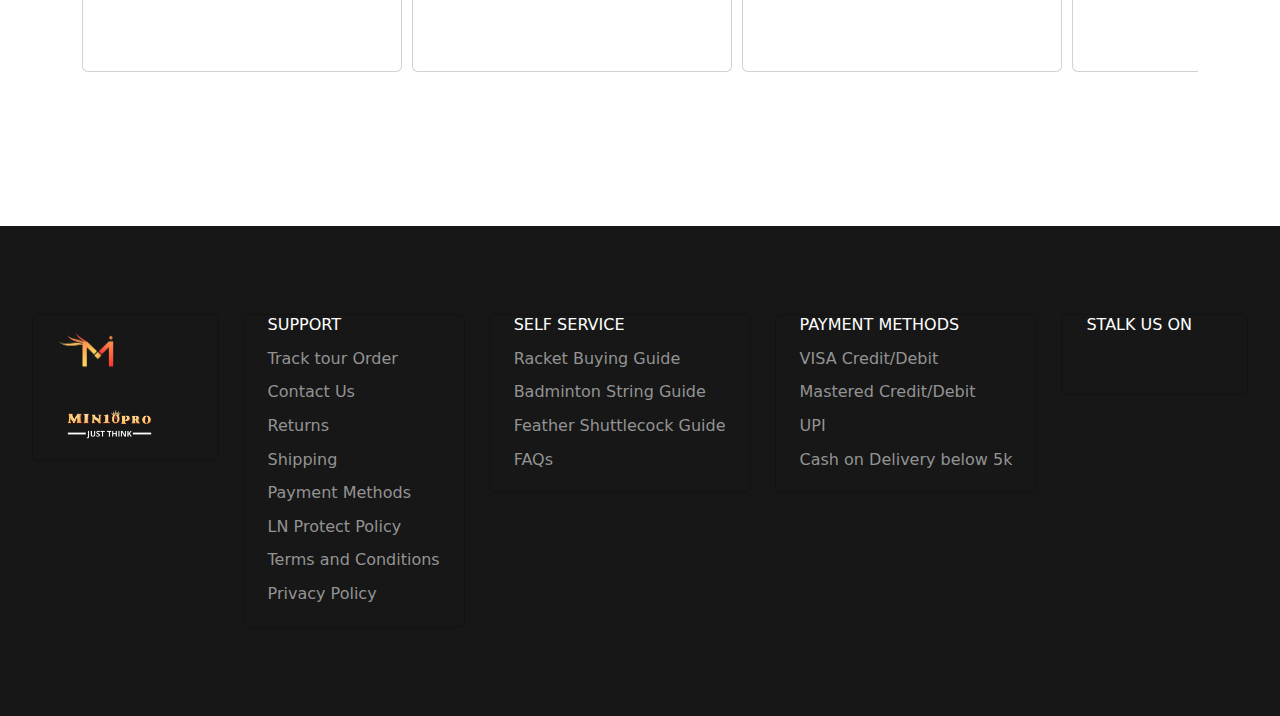
==== commit 05a5fd91: "img and cards update" ====
--- a/index.html
+++ b/index.html
@@ -93,8 +93,8 @@
           <div class="row flex-nowrap" style="overflow-x: auto;overflow-y: hidden;">
             <!-- First Card -->
             <div class="col-lg-3 col-sm-12 col-md-6 Actual-cards racket-box1">
-              <div class="card bg-dark p-2 mb-3" style="width: 280px; height: 350px; border-radius: 30px;">
-                <img class="card-img-top" src=""D:\71UfWyPsEZL._SX679_.jpg"" alt="Card image" style="width:100%">
+              <div class="card bg-dark p-2" style="width: 280px; height: 350px; border-radius: 30px;">
+                <img class="card-img-top" src="./Resources/card1.png" alt="Card image" style="width:100%">
                 <div class="card-body">
                   <h6 class="card-title text-white">astrox 99</h6>
                   <p class="card-text text-white">See More ></p>
@@ -105,8 +105,8 @@
             
             <!-- Second Card -->
             <div class="col-lg-3 col-sm-12 col-md-6 Actual-cards racket-box2">
-              <div class="card bg-dark p-2 mb-3" style="width: 280px; height: 350px; border-radius: 30px;">
-                <img class="card-img-top" src=""D:\71s0EYFX2JL._SX679_.jpg"" alt="Card image" style="width:100%">
+              <div class="card bg-dark p-2" style="width: 280px; height: 350px; border-radius: 30px;">
+                <img class="card-img-top" src="./Resources/card2.png" alt="Card image" style="width:100%">
                 <div class="card-body">
                   <h5 class="card-title text-white">Astrox Lite 43I </h5>
                   <p class="card-text text-white">See More ></p>
@@ -116,7 +116,7 @@
             <!-- Third Card -->
             <div class="col-lg-3 col-sm-12 col-md-6 Actual-cards racket-box3">
               <div class="card bg-dark p-2 mb-3" style="width: 280px; height: 350px; border-radius: 30px;">
-                <img class="card-img-top" src=""D:\71ypKoK5d+L._SX679_.jpg"" alt="Card image" style="width:100%">
+                <img class="card-img-top" src="./Resources/card3.png" alt="Card image" style="width:100%">
                 <div class="card-body">
                   <h5 class="card-title text-white">Astrox Lite 27i</h5>
                   <p class="card-text text-white">See More ></p>
@@ -126,7 +126,7 @@
             <!-- Fourth Card -->
             <div class="col-lg-3 col-sm-12 col-md-6 Actual-cards racket-box4">
               <div class="card bg-dark p-2 mb-3" style="width: 280px; height: 350px; border-radius: 30px;">
-                <img class="card-img-top" src=""D:\yonex 1 r.jpg"" alt="Card image" style="width:100%">
+                <img class="card-img-top" src="./Resources/card4.png" alt="Card image" style="width:100%">
                 <div class="card-body">
                   <h5 class="card-title text-white">Astrox Attack 9</h5>
                   <p class="card-text text-white">See More ></p>
@@ -148,7 +148,7 @@
       <div class="row flex-nowrap ms" style="overflow-x: auto;overflow-y: hidden;">
         <div class="col-lg-3 Actual-cards  shoes-card shoes-card1 ms-0 mb-3">
           <div class="card bg-dark " style="width:400px ">
-            <img class="card-img-top" src=""D:\a170jr_fm.png"" alt="Card image" style="width:100%">
+            <img class="card-img-top" src="./Resources/card5.jpeg" alt="Card image" style="width:100%">
             <div class="card-body">
               <p class="card-text text-white">VICTOR A170JR-FM</p>
             </div>
@@ -156,15 +156,15 @@
         </div>
         <div class="col-lg-3 Actual-cards mb-3 shoes-card2">
           <div class="card bg-dark" style="width:400px">
+            <img class="card-img-bottom" src="./Resources/card6.png" alt="Card image" style="width:100%">
             <div class="card-body">
               <p class="card-text text-white">Raze </p>
             </div>
-            <img class="card-img-bottom" src=""D:\1.png"" alt="Card image" style="width:100%">
           </div>
         </div>
         <div class="col-lg-3 Actual-cards mb-3 shoes-card3 ">
           <div class="card bg-dark " style="width:400px">
-            <img class="card-img-top" src=""D:\a610iii_ab.jpg"" alt="Card image" style="width:100%">
+            <img class="card-img-top" src="./Resources/card7.png" alt="Card image" style="width:100%">
             <div class="card-body">
               <p class="card-text text-white">VICTOR All-Around Series</p>
             </div>
@@ -172,7 +172,7 @@
         </div>
         <div class="col-lg-3 Actual-cards mb-3 shoes-card3 ">
           <div class="card bg-dark " style="width:400px">
-            <img class="card-img-top" src=""D:\a610iii_ab.jpg"" alt="Card image" style="width:100%">
+            <img class="card-img-top" src="./Resources/shoes1.jpeg" alt="Card image" style="width:100%">
             <div class="card-body">
               <p class="card-text text-white">VICTOR All-Around Series</p>
             </div>
@@ -180,7 +180,7 @@
         </div>
         <div class="col-lg-3 Actual-cards mb-3 shoes-card3 ">
           <div class="card bg-dark " style="width:400px">
-            <img class="card-img-top" src=""D:\a610iii_ab.jpg"" alt="Card image" style="width:100%">
+            <img class="card-img-top" src="./Resources/shoes2.png" alt="Card image" style="width:100%">
             <div class="card-body">
               <p class="card-text text-white">VICTOR All-Around Series</p>
             </div>
--- a/css/index.css
+++ b/css/index.css
@@ -539,3 +539,64 @@
     transform: translateX(5px);
     transition: .3s ease-in-out;
 }
+
+@media (max-width: 1400px) {
+    .racket-box1, .racket-box2, .racket-box3, .racket-box4 {
+        position: static; 
+        top: auto;
+        left: auto;
+        right: auto;
+    }
+
+    .last-racket {
+        position: static; 
+        top: auto;
+        left: auto;
+    }
+}
+
+@media (max-width: 988px) {
+    .racket-box1, .racket-box2, .racket-box3, .racket-box4 {
+        position: static;
+        top: auto;
+        left: auto;
+        right: auto;
+        margin: 10px 0; 
+    }
+
+    .last-racket {
+        position: static;
+        top: auto;
+        left: auto;
+    }
+
+    .course-categories .frame53 {
+        display: flex;
+        align-items: center;
+        justify-content: center;
+    }
+}
+
+@media (max-width: 768px) {
+    .racket-box1, .racket-box2, .racket-box3, .racket-box4 {
+        position: static;
+        top: auto;
+        left: auto;
+        right: auto;
+        margin: 10px 0; 
+    }
+
+    .last-racket {
+        position: static;
+        top: auto;
+        left: auto;
+    }
+}
+
+/*  */
+.bg-dark img{
+    height: 250px;
+    object-fit: contain;
+    background-color: white;
+    border-radius: 10px;
+}